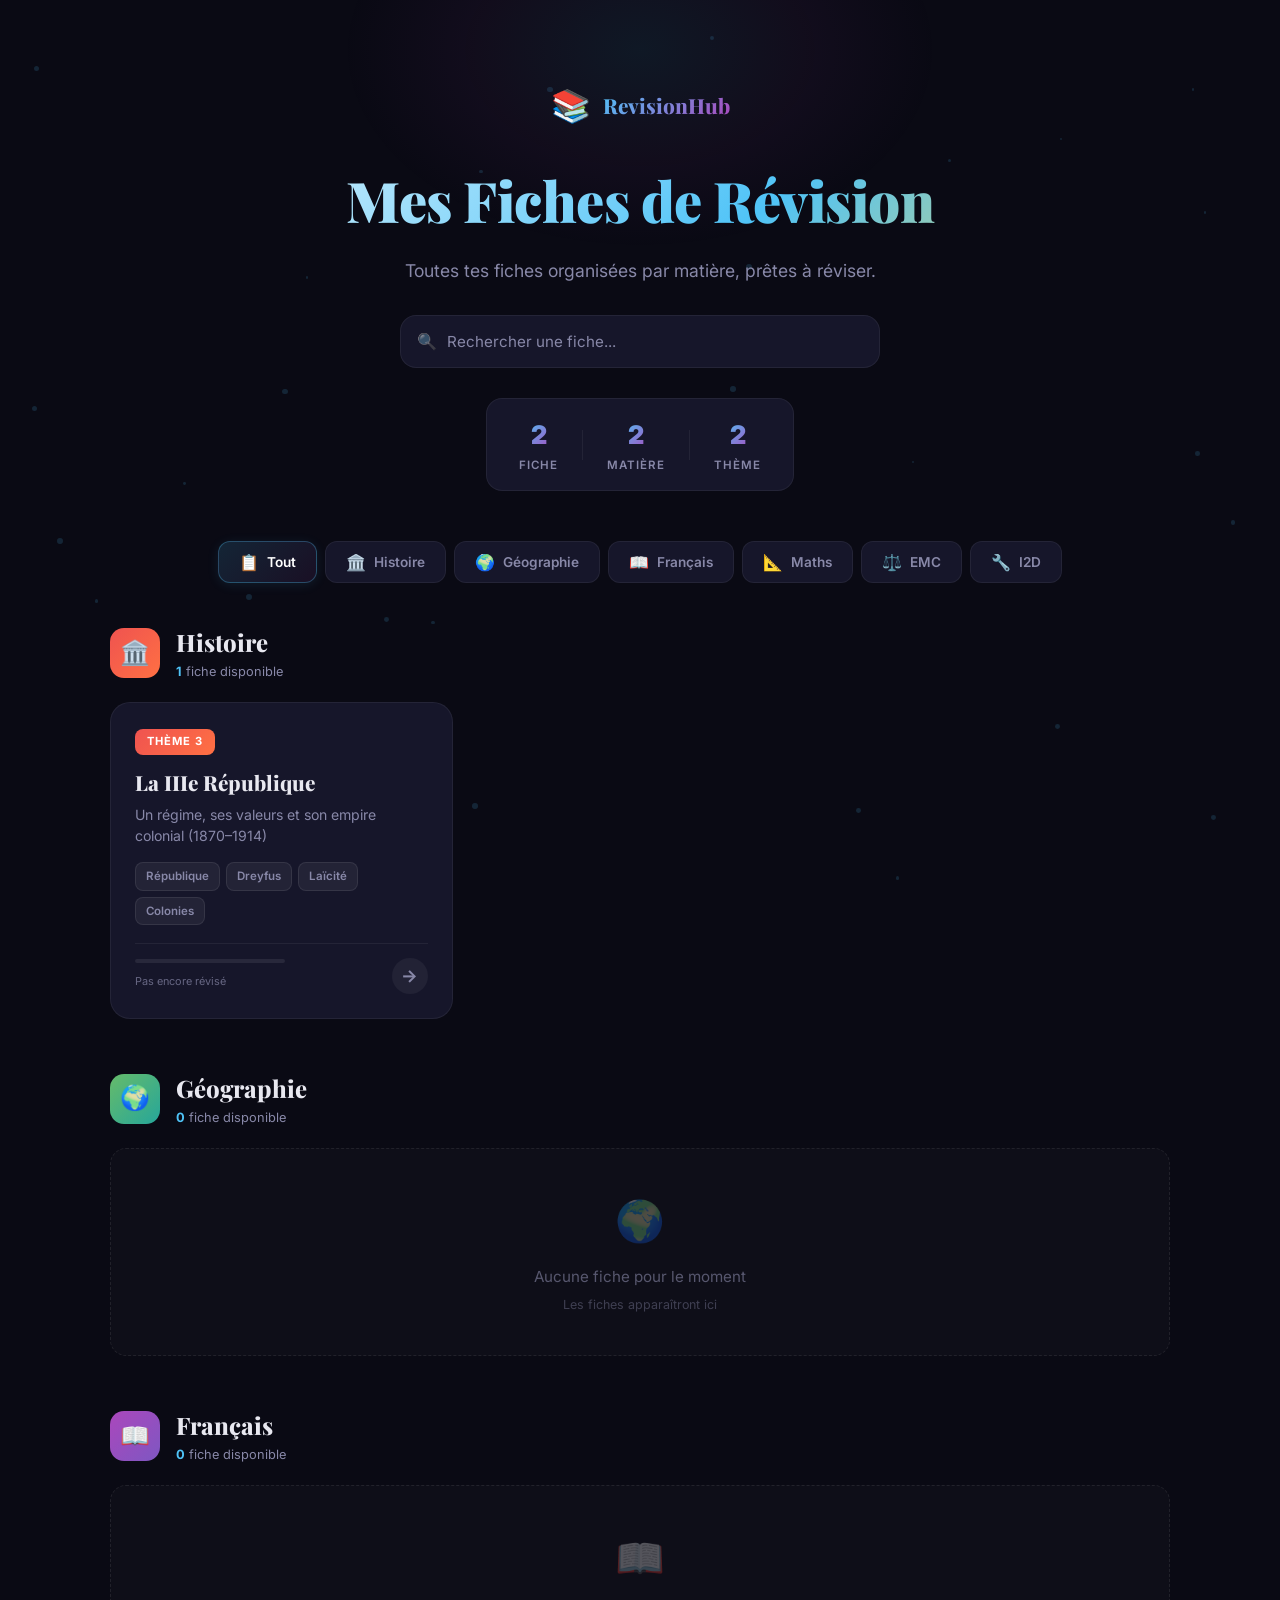
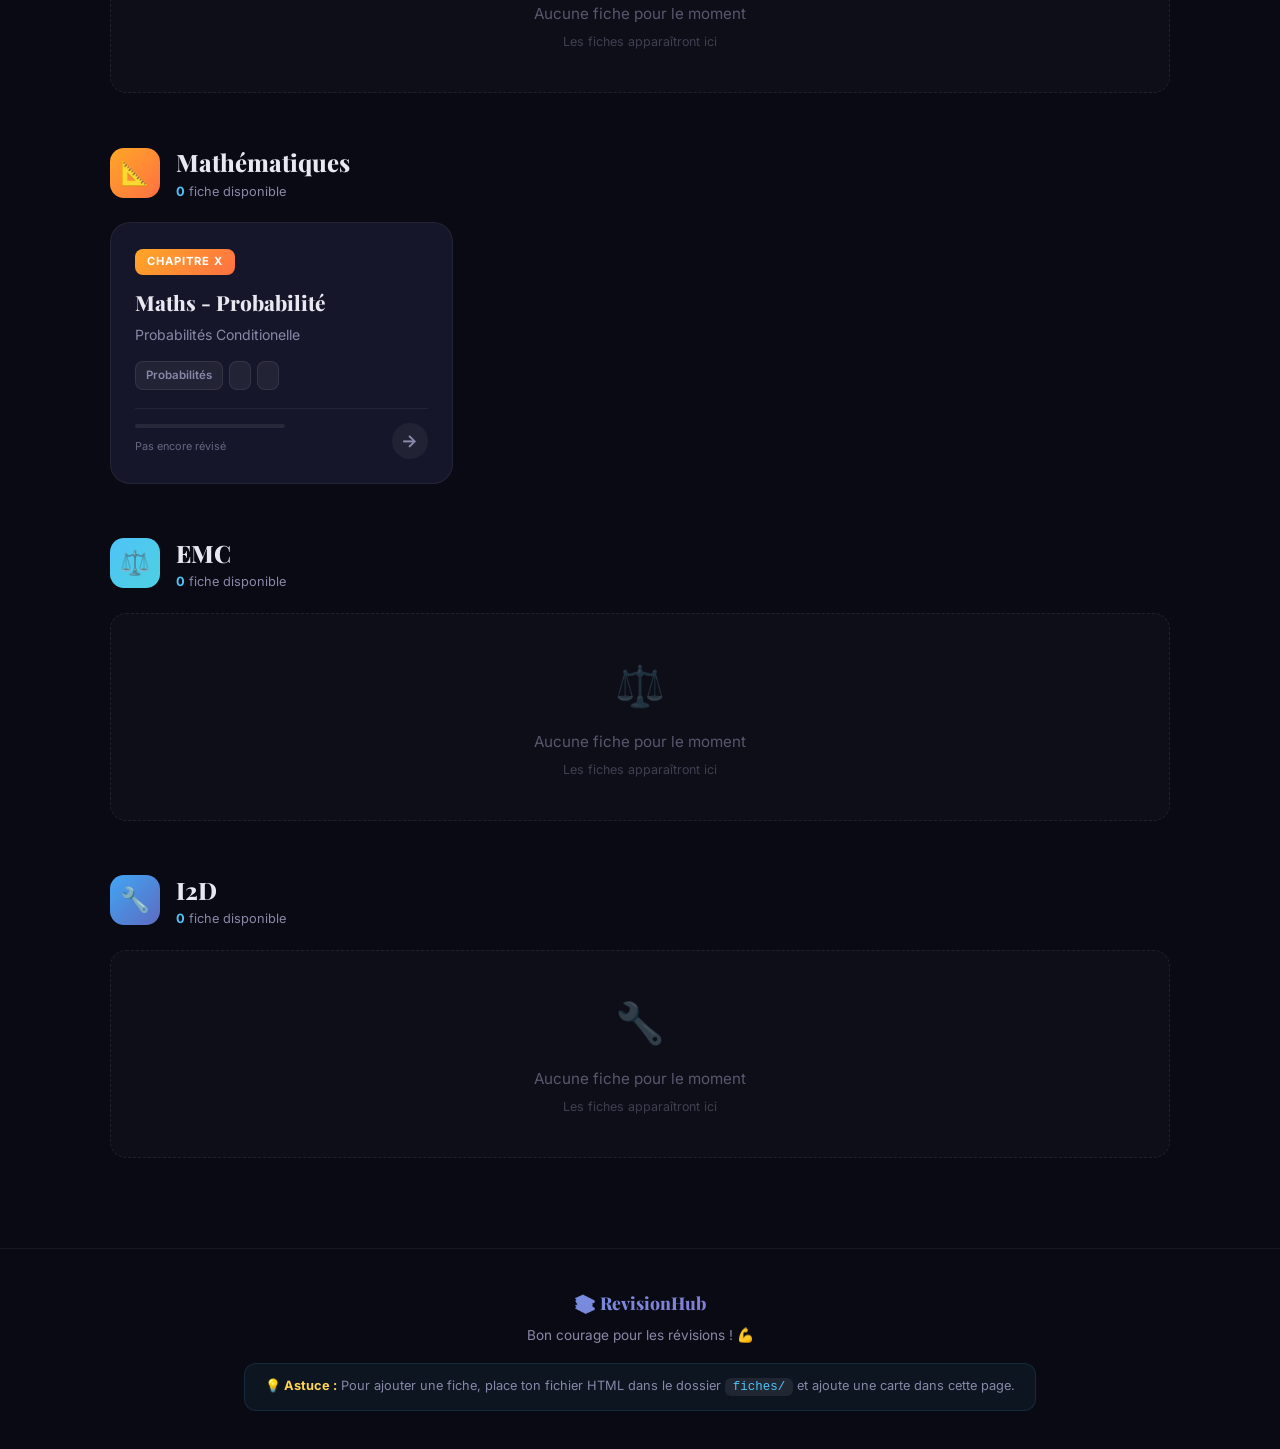
==== index.html @ 4dbbe567 "Update index.html" ====
<!DOCTYPE html>
<html lang="fr">
<head>
    <meta charset="UTF-8">
    <meta name="viewport" content="width=device-width, initial-scale=1.0">
    <title>Mes Fiches de Révision</title>
    <link rel="stylesheet" href="accueil.css">
</head>
<body>

    <!-- Particules animées -->
    <div class="particles" id="particles"></div>

    <!-- ======================== HEADER ======================== -->
    <header class="hero">
        <div class="hero-glow"></div>
        <div class="hero-content">
            <div class="logo">
                <div class="logo-icon">📚</div>
                <span class="logo-text">RevisionHub</span>
            </div>
            <h1>Mes Fiches de Révision</h1>
            <p class="hero-subtitle">Toutes tes fiches organisées par matière, prêtes à réviser.</p>

            <!-- Barre de recherche -->
            <div class="search-bar">
                <span class="search-icon">🔍</span>
                <input type="text" id="searchInput" placeholder="Rechercher une fiche..." oninput="filterCards()">
                <span class="search-clear" id="searchClear" onclick="clearSearch()">✕</span>
            </div>

            <!-- Stats rapides -->
            <div class="hero-stats">
                <div class="hero-stat">
                    <span class="hero-stat-number" id="totalFiches">1</span>
                    <span class="hero-stat-label">Fiche</span>
                </div>
                <div class="hero-stat-divider"></div>
                <div class="hero-stat">
                    <span class="hero-stat-number" id="totalMatieres">1</span>
                    <span class="hero-stat-label">Matière</span>
                </div>
                <div class="hero-stat-divider"></div>
                <div class="hero-stat">
                    <span class="hero-stat-number" id="totalThemes">1</span>
                    <span class="hero-stat-label">Thème</span>
                </div>
            </div>
        </div>
    </header>

    <!-- ======================== FILTRES PAR MATIÈRE ======================== -->
    <nav class="filter-bar">
        <button class="filter-btn active" onclick="filterBySubject('all', this)">
            <span class="filter-icon">📋</span> Tout
        </button>
        <button class="filter-btn" onclick="filterBySubject('histoire', this)">
            <span class="filter-icon">🏛️</span> Histoire
        </button>
        <button class="filter-btn" onclick="filterBySubject('geographie', this)">
            <span class="filter-icon">🌍</span> Géographie
        </button>
        <button class="filter-btn" onclick="filterBySubject('francais', this)">
            <span class="filter-icon">📖</span> Français
        </button>
        <button class="filter-btn" onclick="filterBySubject('maths', this)">
            <span class="filter-icon">📐</span> Maths
        </button>
        <button class="filter-btn" onclick="filterBySubject('emc', this)">
            <span class="filter-icon">⚖️</span> EMC
        </button>
        <button class="filter-btn" onclick="filterBySubject('i2d', this)">
            <span class="filter-icon">🔧</span> I2D
        </button>
    </nav>

    <!-- ======================== GRILLE DES FICHES ======================== -->
    <main class="fiches-container">

        <!-- Message quand aucun résultat -->
        <div class="no-results" id="noResults">
            <div class="no-results-icon">🔍</div>
            <h3>Aucune fiche trouvée</h3>
            <p>Essaie avec d'autres mots-clés ou change de filtre.</p>
        </div>

        <!-- ====== HISTOIRE ====== -->
        <section class="matiere-section" data-subject="histoire" id="section-histoire">
            <div class="matiere-header">
                <div class="matiere-icon" style="background: linear-gradient(135deg, #ef5350, #ff7043);">🏛️</div>
                <div>
                    <h2>Histoire</h2>
                    <p class="matiere-count"><span class="count-number">1</span> fiche disponible</p>
                </div>
            </div>

            <div class="fiches-grid">

                <!-- Fiche 1 : IIIe République -->
                <a href="fiches/histoire-theme3.html" class="fiche-card" data-subject="histoire" data-tags="république coloniale dreyfus laïcité 1870 1905 empire colonial troisième">
    <div class="fiche-card-glow" style="background: radial-gradient(ellipse at top left, rgba(239,83,80,0.08), transparent 70%);"></div>
    <div class="fiche-card-content">
                        <div class="fiche-badge" style="background: linear-gradient(135deg, #ef5350, #ff7043);">Thème 3</div>
                        <h3 class="fiche-title">La IIIe République</h3>
                        <p class="fiche-desc">Un régime, ses valeurs et son empire colonial (1870–1914)</p>
                        <div class="fiche-tags">
                            <span class="tag">République</span>
                            <span class="tag">Dreyfus</span>
                            <span class="tag">Laïcité</span>
                            <span class="tag">Colonies</span>
                        </div>
                        <div class="fiche-footer">
                            <div class="fiche-progress">
                                <div class="progress-track">
                                    <div class="progress-fill" style="width: 0%;"></div>
                                </div>
                                <span class="progress-label">Pas encore révisé</span>
                            </div>
                            <div class="fiche-arrow">→</div>
                        </div>
                    </div>
                </a>

                <!-- ============================================================
                     MODÈLE POUR AJOUTER UNE NOUVELLE FICHE HISTOIRE :
                     
                <a href="fiches/NOM-DU-FICHIER.html" class="fiche-card" data-subject="histoire" data-tags="mots clés">
                    <div class="fiche-card-glow" style="background: linear-gradient(135deg, rgba(239,83,80,0.15), rgba(255,112,67,0.08));"></div>
                    <div class="fiche-card-content">
                        <div class="fiche-badge" style="background: linear-gradient(135deg, #ef5350, #ff7043);">Thème X</div>
                        <h3 class="fiche-title">Titre</h3>
                        <p class="fiche-desc">Description</p>
                        <div class="fiche-tags">
                            <span class="tag">Tag</span>
                        </div>
                        <div class="fiche-footer">
                            <div class="fiche-progress">
                                <div class="progress-track">
                                    <div class="progress-fill" style="width: 0%;"></div>
                                </div>
                                <span class="progress-label">Pas encore révisé</span>
                            </div>
                            <div class="fiche-arrow">→</div>
                        </div>
                    </div>
                </a>
                ============================================================ -->

            </div>
        </section>

        <!-- ====== GÉOGRAPHIE ====== -->
        <section class="matiere-section" data-subject="geographie" id="section-geographie">
            <div class="matiere-header">
                <div class="matiere-icon" style="background: linear-gradient(135deg, #66bb6a, #26a69a);">🌍</div>
                <div>
                    <h2>Géographie</h2>
                    <p class="matiere-count"><span class="count-number">0</span> fiche disponible</p>
                </div>
            </div>
            <div class="fiches-grid">
                <div class="empty-state">
                    <div class="empty-icon">🌍</div>
                    <p>Aucune fiche pour le moment</p>
                    <span class="empty-hint">Les fiches apparaîtront ici</span>
                </div>
            </div>
        </section>

        <!-- ====== FRANÇAIS ====== -->
        <section class="matiere-section" data-subject="francais" id="section-francais">
            <div class="matiere-header">
                <div class="matiere-icon" style="background: linear-gradient(135deg, #ab47bc, #7e57c2);">📖</div>
                <div>
                    <h2>Français</h2>
                    <p class="matiere-count"><span class="count-number">0</span> fiche disponible</p>
                </div>
            </div>
            <div class="fiches-grid">
                <div class="empty-state">
                    <div class="empty-icon">📖</div>
                    <p>Aucune fiche pour le moment</p>
                    <span class="empty-hint">Les fiches apparaîtront ici</span>
                </div>
            </div>
        </section>

        <!-- ====== MATHS ====== -->
        <section class="matiere-section" data-subject="maths" id="section-maths">
            <div class="matiere-header">
                <div class="matiere-icon" style="background: linear-gradient(135deg, #ffa726, #ff7043);">📐</div>
                <div>
                    <h2>Mathématiques</h2>
                    <p class="matiere-count"><span class="count-number">0</span> fiche disponible</p>
                </div>
            </div>
            <div class="fiches-grid">
                <a href="fiches/Math_proba.html" class="fiche-card" data-subject="maths" data-tags="Tronc commun">
                    <div class="fiche-card-glow" style="background: radial-gradient(ellipse at top left, rgba(255,167,38,0.08), transparent 70%);"></div>
                    <div class="fiche-card-content">
                        <div class="fiche-badge" style="background: linear-gradient(135deg, #ffa726, #ff7043);">Chapitre X</div>
                        <h3 class="fiche-title">Maths - Probabilité</h3>
                        <p class="fiche-desc">Probabilités Conditionelle</p>
                        <div class="fiche-tags">
                            <span class="tag">Probabilités</span>
                            <span class="tag"></span>
                            <span class="tag"></span>
                        </div>
                        <div class="fiche-footer">
                            <div class="fiche-progress">
                                <div class="progress-track">
                                    <div class="progress-fill" style="width: 0%;"></div>
                                </div>
                                <span class="progress-label">Pas encore révisé</span>
                            </div>
                            <div class="fiche-arrow">→</div>
                        </div>
                    </div>
                </a>
            </div>
        </section>

        <!-- ====== EMC ====== -->
        <section class="matiere-section" data-subject="emc" id="section-emc">
            <div class="matiere-header">
                <div class="matiere-icon" style="background: linear-gradient(135deg, #4fc3f7, #4dd0e1);">⚖️</div>
                <div>
                    <h2>EMC</h2>
                    <p class="matiere-count"><span class="count-number">0</span> fiche disponible</p>
                </div>
            </div>
            <div class="fiches-grid">
                <div class="empty-state">
                    <div class="empty-icon">⚖️</div>
                    <p>Aucune fiche pour le moment</p>
                    <span class="empty-hint">Les fiches apparaîtront ici</span>
                </div>
            </div>
        </section>

        <!-- ====== I2D ====== -->
        <section class="matiere-section" data-subject="i2d" id="section-i2d">
            <div class="matiere-header">
                <div class="matiere-icon" style="background: linear-gradient(135deg, #42a5f5, #5c6bc0);">🔧</div>
                <div>
                    <h2>I2D</h2>
                    <p class="matiere-count"><span class="count-number">0</span> fiche disponible</p>
                </div>
            </div>
            <div class="fiches-grid">
                <div class="empty-state">
                    <div class="empty-icon">🔧</div>
                    <p>Aucune fiche pour le moment</p>
                    <span class="empty-hint">Les fiches apparaîtront ici</span>
                </div>

                <!-- ============================================================
                     MODÈLE POUR AJOUTER UNE FICHE I2D :
                     
                <a href="fiches/NOM-DU-FICHIER.html" class="fiche-card" data-subject="i2d" data-tags="mots clés">
                    <div class="fiche-card-glow" style="background: linear-gradient(135deg, rgba(66,165,245,0.15), rgba(92,107,192,0.08));"></div>
                    <div class="fiche-card-content">
                        <div class="fiche-badge" style="background: linear-gradient(135deg, #42a5f5, #5c6bc0);">Chapitre X</div>
                        <h3 class="fiche-title">Titre</h3>
                        <p class="fiche-desc">Description</p>
                        <div class="fiche-tags">
                            <span class="tag">Tag</span>
                        </div>
                        <div class="fiche-footer">
                            <div class="fiche-progress">
                                <div class="progress-track">
                                    <div class="progress-fill" style="width: 0%;"></div>
                                </div>
                                <span class="progress-label">Pas encore révisé</span>
                            </div>
                            <div class="fiche-arrow">→</div>
                        </div>
                    </div>
                </a>
                ============================================================ -->

            </div>
        </section>

    </main>

    <!-- ======================== FOOTER ======================== -->
    <footer class="footer">
        <div class="footer-content">
            <div class="footer-logo">📚 RevisionHub</div>
            <p>Bon courage pour les révisions ! 💪</p>
            <div class="footer-tip">
                <strong>💡 Astuce :</strong> Pour ajouter une fiche, place ton fichier HTML dans le dossier <code>fiches/</code> et ajoute une carte dans cette page.
            </div>
        </div>
    </footer>

    <!-- ======================== JAVASCRIPT ======================== -->
    <script>
        // ===== PARTICULES D'ARRIÈRE-PLAN =====
        function createParticles() {
            const container = document.getElementById('particles');
            for (let i = 0; i < 30; i++) {
                const particle = document.createElement('div');
                particle.className = 'particle';
                particle.style.left = Math.random() * 100 + '%';
                particle.style.top = Math.random() * 100 + '%';
                particle.style.width = (Math.random() * 4 + 2) + 'px';
                particle.style.height = particle.style.width;
                particle.style.animationDelay = Math.random() * 8 + 's';
                particle.style.animationDuration = (Math.random() * 10 + 10) + 's';
                container.appendChild(particle);
            }
        }
        createParticles();

        // ===== FILTRER PAR MATIÈRE =====
        function filterBySubject(subject, btn) {
            document.querySelectorAll('.filter-btn').forEach(b => b.classList.remove('active'));
            btn.classList.add('active');

            const sections = document.querySelectorAll('.matiere-section');
            sections.forEach(section => {
                if (subject === 'all' || section.dataset.subject === subject) {
                    section.style.display = '';
                    section.style.animation = 'fadeUp 0.4s ease-out';
                } else {
                    section.style.display = 'none';
                }
            });

            checkNoResults();
        }

        // ===== RECHERCHE =====
        function filterCards() {
            const query = document.getElementById('searchInput').value.toLowerCase().trim();
            const clearBtn = document.getElementById('searchClear');
            clearBtn.style.display = query ? 'flex' : 'none';

            const cards = document.querySelectorAll('.fiche-card');
            const sections = document.querySelectorAll('.matiere-section');

            if (!query) {
                cards.forEach(card => {
                    card.style.display = '';
                    card.style.animation = 'fadeUp 0.3s ease-out';
                });
                sections.forEach(s => s.style.display = '');
                checkNoResults();
                return;
            }

            cards.forEach(card => {
                const title = card.querySelector('.fiche-title').textContent.toLowerCase();
                const desc = card.querySelector('.fiche-desc').textContent.toLowerCase();
                const tags = card.dataset.tags?.toLowerCase() || '';
                const match = title.includes(query) || desc.includes(query) || tags.includes(query);
                card.style.display = match ? '' : 'none';
                if (match) card.style.animation = 'fadeUp 0.3s ease-out';
            });

            sections.forEach(section => {
                const allCards = section.querySelectorAll('.fiche-card');
                let count = 0;
                allCards.forEach(c => { if (c.style.display !== 'none') count++; });
                section.style.display = count > 0 ? '' : 'none';
            });

            checkNoResults();
        }

        function clearSearch() {
            document.getElementById('searchInput').value = '';
            document.getElementById('searchClear').style.display = 'none';
            filterCards();
        }

        function checkNoResults() {
            const sections = document.querySelectorAll('.matiere-section');
            let anyVisible = false;
            sections.forEach(s => {
                if (s.style.display !== 'none') {
                    const cards = s.querySelectorAll('.fiche-card');
                    cards.forEach(c => {
                        if (c.style.display !== 'none') anyVisible = true;
                    });
                    if (cards.length === 0 && s.style.display !== 'none') anyVisible = true;
                }
            });
            document.getElementById('noResults').style.display = anyVisible ? 'none' : 'flex';
        }

        // ===== COMPTEURS =====
        function updateCounts() {
            const allCards = document.querySelectorAll('.fiche-card');
            document.getElementById('totalFiches').textContent = allCards.length;

            const subjects = new Set();
            allCards.forEach(c => subjects.add(c.dataset.subject));
            document.getElementById('totalMatieres').textContent = subjects.size;
            document.getElementById('totalThemes').textContent = allCards.length;
        }
        updateCounts();
    </script>

</body>
</html>
---- accueil.css ----
@import url('https://fonts.googleapis.com/css2?family=Inter:wght@400;500;600;700;800;900&family=Playfair+Display:wght@700;800;900&display=swap');

:root {
    --bg: #0a0a14;
    --bg-secondary: #111122;
    --card-bg: #16162a;
    --card-hover: #1e1e3a;
    --accent-blue: #4fc3f7;
    --accent-red: #ef5350;
    --accent-gold: #ffd54f;
    --accent-green: #66bb6a;
    --accent-purple: #ab47bc;
    --accent-orange: #ffa726;
    --text: #e8e8f0;
    --text-muted: #8888a8;
    --border: rgba(255,255,255,0.06);
    --border-hover: rgba(255,255,255,0.12);
}

* {
    margin: 0;
    padding: 0;
    box-sizing: border-box;
}

body {
    font-family: 'Inter', sans-serif;
    background: var(--bg);
    color: var(--text);
    line-height: 1.6;
    overflow-x: hidden;
    min-height: 100vh;
}

a {
    text-decoration: none;
    color: inherit;
}

/* ============ PARTICULES ============ */
.particles {
    position: fixed;
    top: 0;
    left: 0;
    width: 100%;
    height: 100%;
    pointer-events: none;
    z-index: 0;
    overflow: hidden;
}

.particle {
    position: absolute;
    background: rgba(79, 195, 247, 0.15);
    border-radius: 50%;
    animation: particleFloat linear infinite;
}

@keyframes particleFloat {
    0% {
        transform: translateY(0) translateX(0) scale(1);
        opacity: 0;
    }
    10% {
        opacity: 1;
    }
    90% {
        opacity: 1;
    }
    100% {
        transform: translateY(-100vh) translateX(50px) scale(0.5);
        opacity: 0;
    }
}

/* ============ HERO ============ */
.hero {
    position: relative;
    text-align: center;
    padding: 80px 20px 50px;
    overflow: hidden;
    z-index: 1;
}

.hero-glow {
    position: absolute;
    top: -150px;
    left: 50%;
    transform: translateX(-50%);
    width: 600px;
    height: 400px;
    background: radial-gradient(ellipse, rgba(79,195,247,0.08) 0%, rgba(171,71,188,0.05) 40%, transparent 70%);
    pointer-events: none;
}

.hero-content {
    position: relative;
    z-index: 2;
}

.logo {
    display: inline-flex;
    align-items: center;
    gap: 12px;
    margin-bottom: 24px;
}

.logo-icon {
    font-size: 2rem;
    animation: logoFloat 3s ease-in-out infinite;
}

@keyframes logoFloat {
    0%, 100% { transform: translateY(0); }
    50% { transform: translateY(-6px); }
}

.logo-text {
    font-family: 'Playfair Display', serif;
    font-size: 1.3rem;
    font-weight: 800;
    background: linear-gradient(135deg, var(--accent-blue), var(--accent-purple));
    -webkit-background-clip: text;
    -webkit-text-fill-color: transparent;
    background-clip: text;
}

.hero h1 {
    font-family: 'Playfair Display', serif;
    font-size: clamp(2.2rem, 5vw, 3.5rem);
    font-weight: 900;
    background: linear-gradient(135deg, #ffffff 0%, var(--accent-blue) 60%, var(--accent-gold) 100%);
    -webkit-background-clip: text;
    -webkit-text-fill-color: transparent;
    background-clip: text;
    margin-bottom: 12px;
    letter-spacing: -0.5px;
}

.hero-subtitle {
    color: var(--text-muted);
    font-size: 1.1rem;
    max-width: 500px;
    margin: 0 auto 30px;
}

/* ============ SEARCH BAR ============ */
.search-bar {
    display: flex;
    align-items: center;
    max-width: 480px;
    margin: 0 auto 30px;
    background: var(--card-bg);
    border: 1px solid var(--border);
    border-radius: 16px;
    padding: 4px 16px;
    transition: all 0.3s;
}

.search-bar:focus-within {
    border-color: rgba(79,195,247,0.4);
    box-shadow: 0 0 20px rgba(79,195,247,0.08);
}

.search-icon {
    font-size: 1rem;
    margin-right: 10px;
    opacity: 0.5;
}

.search-bar input {
    flex: 1;
    background: none;
    border: none;
    color: var(--text);
    font-size: 0.95rem;
    padding: 12px 0;
    outline: none;
    font-family: 'Inter', sans-serif;
}

.search-bar input::placeholder {
    color: var(--text-muted);
}

.search-clear {
    display: none;
    align-items: center;
    justify-content: center;
    width: 24px;
    height: 24px;
    border-radius: 50%;
    background: rgba(255,255,255,0.1);
    color: var(--text-muted);
    font-size: 0.7rem;
    cursor: pointer;
    transition: all 0.2s;
}

.search-clear:hover {
    background: rgba(239,83,80,0.3);
    color: #fff;
}

/* ============ HERO STATS ============ */
.hero-stats {
    display: inline-flex;
    align-items: center;
    gap: 24px;
    background: var(--card-bg);
    border: 1px solid var(--border);
    border-radius: 16px;
    padding: 16px 32px;
}

.hero-stat {
    display: flex;
    flex-direction: column;
    align-items: center;
}

.hero-stat-number {
    font-size: 1.6rem;
    font-weight: 900;
    background: linear-gradient(135deg, var(--accent-blue), var(--accent-purple));
    -webkit-background-clip: text;
    -webkit-text-fill-color: transparent;
    background-clip: text;
}

.hero-stat-label {
    font-size: 0.72rem;
    color: var(--text-muted);
    text-transform: uppercase;
    letter-spacing: 1px;
    font-weight: 600;
}

.hero-stat-divider {
    width: 1px;
    height: 30px;
    background: var(--border);
}

/* ============ FILTER BAR ============ */
.filter-bar {
    display: flex;
    justify-content: center;
    flex-wrap: wrap;
    gap: 8px;
    padding: 0 20px 40px;
    position: relative;
    z-index: 1;
}

.filter-btn {
    display: flex;
    align-items: center;
    gap: 8px;
    background: var(--card-bg);
    border: 1px solid var(--border);
    color: var(--text-muted);
    padding: 10px 20px;
    border-radius: 12px;
    font-size: 0.85rem;
    font-weight: 600;
    cursor: pointer;
    transition: all 0.3s;
    font-family: 'Inter', sans-serif;
}

.filter-btn:hover {
    color: #fff;
    border-color: var(--border-hover);
    background: var(--card-hover);
    transform: translateY(-1px);
}

.filter-btn.active {
    color: #fff;
    background: linear-gradient(135deg, rgba(79,195,247,0.15), rgba(171,71,188,0.1));
    border-color: rgba(79,195,247,0.3);
    box-shadow: 0 2px 12px rgba(79,195,247,0.1);
}

.filter-icon {
    font-size: 1rem;
}

/* ============ FICHES CONTAINER ============ */
.fiches-container {
    max-width: 1100px;
    margin: 0 auto;
    padding: 0 20px 40px;
    position: relative;
    z-index: 1;
}

/* ============ NO RESULTS ============ */
.no-results {
    display: none;
    flex-direction: column;
    align-items: center;
    justify-content: center;
    padding: 60px 20px;
    text-align: center;
}

.no-results-icon {
    font-size: 3rem;
    margin-bottom: 16px;
    opacity: 0.5;
}

.no-results h3 {
    color: var(--text-muted);
    font-size: 1.2rem;
    margin-bottom: 8px;
}

.no-results p {
    color: var(--text-muted);
    opacity: 0.6;
    font-size: 0.9rem;
}

/* ============ MATIERE SECTION ============ */
.matiere-section {
    margin-bottom: 50px;
    animation: fadeUp 0.5s ease-out;
}

@keyframes fadeUp {
    from { opacity: 0; transform: translateY(20px); }
    to { opacity: 1; transform: translateY(0); }
}

.matiere-header {
    display: flex;
    align-items: center;
    gap: 16px;
    margin-bottom: 20px;
}

.matiere-icon {
    width: 50px;
    height: 50px;
    border-radius: 14px;
    display: flex;
    align-items: center;
    justify-content: center;
    font-size: 1.5rem;
    flex-shrink: 0;
}

.matiere-header h2 {
    font-family: 'Playfair Display', serif;
    font-size: 1.5rem;
    font-weight: 800;
}

.matiere-count {
    font-size: 0.8rem;
    color: var(--text-muted);
}

.count-number {
    font-weight: 700;
    color: var(--accent-blue);
}

/* ============ FICHES GRID ============ */
.fiches-grid {
    display: grid;
    grid-template-columns: repeat(auto-fill, minmax(320px, 1fr));
    gap: 16px;
}

/* ============ FICHE CARD ============ */
.fiche-card {
    position: relative;
    background: var(--card-bg);
    border: 1px solid var(--border);
    border-radius: 20px;
    overflow: hidden;
    transition: all 0.4s cubic-bezier(0.4, 0, 0.2, 1);
    cursor: pointer;
    display: block;
}

.fiche-card:hover {
    border-color: var(--border-hover);
    transform: translateY(-4px);
    box-shadow: 0 12px 40px rgba(0,0,0,0.4);
}

.fiche-card-glow {
    position: absolute;
    top: 0;
    left: 0;
    right: 0;
    height: 100%;
    opacity: 0;
    transition: opacity 0.4s;
    pointer-events: none;
}

.fiche-card:hover .fiche-card-glow {
    opacity: 0.4;
}

.fiche-card-content {
    position: relative;
    z-index: 2;
    padding: 24px;
}

.fiche-badge {
    display: inline-block;
    color: #fff;
    font-size: 0.7rem;
    font-weight: 700;
    letter-spacing: 1px;
    text-transform: uppercase;
    padding: 4px 12px;
    border-radius: 8px;
    margin-bottom: 14px;
}

.fiche-title {
    font-family: 'Playfair Display', serif;
    font-size: 1.3rem;
    font-weight: 800;
    margin-bottom: 8px;
    line-height: 1.3;
}

.fiche-desc {
    color: var(--text-muted);
    font-size: 0.88rem;
    margin-bottom: 16px;
    line-height: 1.5;
}

/* Tags */
.fiche-tags {
    display: flex;
    flex-wrap: wrap;
    gap: 6px;
    margin-bottom: 18px;
}

.tag {
    background: rgba(255,255,255,0.06);
    border: 1px solid rgba(255,255,255,0.08);
    color: var(--text-muted);
    font-size: 0.72rem;
    font-weight: 600;
    padding: 4px 10px;
    border-radius: 8px;
    transition: all 0.2s;
}

.fiche-card:hover .tag {
    background: rgba(79,195,247,0.08);
    border-color: rgba(79,195,247,0.15);
    color: var(--accent-blue);
}

/* Footer de la card */
.fiche-footer {
    display: flex;
    align-items: center;
    justify-content: space-between;
    padding-top: 14px;
    border-top: 1px solid var(--border);
}

.fiche-progress {
    flex: 1;
}

.progress-track {
    width: 100%;
    max-width: 150px;
    height: 4px;
    background: rgba(255,255,255,0.08);
    border-radius: 4px;
    overflow: hidden;
    margin-bottom: 4px;
}

.progress-fill {
    height: 100%;
    background: linear-gradient(90deg, var(--accent-blue), var(--accent-purple));
    border-radius: 4px;
    transition: width 0.5s;
}

.progress-label {
    font-size: 0.68rem;
    color: var(--text-muted);
    opacity: 0.7;
}

.fiche-arrow {
    width: 36px;
    height: 36px;
    border-radius: 50%;
    background: rgba(255,255,255,0.05);
    display: flex;
    align-items: center;
    justify-content: center;
    font-size: 1.1rem;
    font-weight: 700;
    color: var(--text-muted);
    transition: all 0.3s;
}

.fiche-card:hover .fiche-arrow {
    background: var(--accent-blue);
    color: #000;
    transform: translateX(4px);
}

/* ============ EMPTY STATE ============ */
.empty-state {
    grid-column: 1 / -1;
    text-align: center;
    padding: 40px 20px;
    background: rgba(255,255,255,0.02);
    border: 1px dashed rgba(255,255,255,0.08);
    border-radius: 16px;
}

.empty-icon {
    font-size: 2.5rem;
    margin-bottom: 12px;
    opacity: 0.3;
}

.empty-state p {
    color: var(--text-muted);
    font-size: 0.95rem;
    opacity: 0.6;
}

.empty-hint {
    display: block;
    color: var(--text-muted);
    font-size: 0.78rem;
    opacity: 0.4;
    margin-top: 6px;
}

/* ============ FOOTER ============ */
.footer {
    text-align: center;
    padding: 40px 20px;
    border-top: 1px solid var(--border);
    position: relative;
    z-index: 1;
}

.footer-logo {
    font-family: 'Playfair Display', serif;
    font-size: 1.1rem;
    font-weight: 800;
    margin-bottom: 8px;
    background: linear-gradient(135deg, var(--accent-blue), var(--accent-purple));
    -webkit-background-clip: text;
    -webkit-text-fill-color: transparent;
    background-clip: text;
}

.footer p {
    color: var(--text-muted);
    font-size: 0.85rem;
    margin-bottom: 16px;
}

.footer-tip {
    display: inline-block;
    background: rgba(79,195,247,0.06);
    border: 1px solid rgba(79,195,247,0.12);
    border-radius: 12px;
    padding: 12px 20px;
    font-size: 0.8rem;
    color: var(--text-muted);
}

.footer-tip strong {
    color: var(--accent-gold);
}

.footer-tip code {
    background: rgba(255,255,255,0.08);
    padding: 2px 8px;
    border-radius: 6px;
    font-size: 0.78rem;
    color: var(--accent-blue);
}

/* ============ SCROLLBAR ============ */
::-webkit-scrollbar {
    width: 6px;
}

::-webkit-scrollbar-track {
    background: var(--bg);
}

::-webkit-scrollbar-thumb {
    background: rgba(255,255,255,0.1);
    border-radius: 3px;
}

/* ============ RESPONSIVE ============ */
@media (max-width: 600px) {
    .hero {
        padding: 50px 16px 30px;
    }

    .hero h1 {
        font-size: 2rem;
    }

    .hero-stats {
        padding: 12px 20px;
        gap: 16px;
    }

    .hero-stat-number {
        font-size: 1.3rem;
    }

    .fiches-grid {
        grid-template-columns: 1fr;
    }

    .filter-bar {
        gap: 6px;
    }

    .filter-btn {
        padding: 8px 14px;
        font-size: 0.8rem;
    }
}
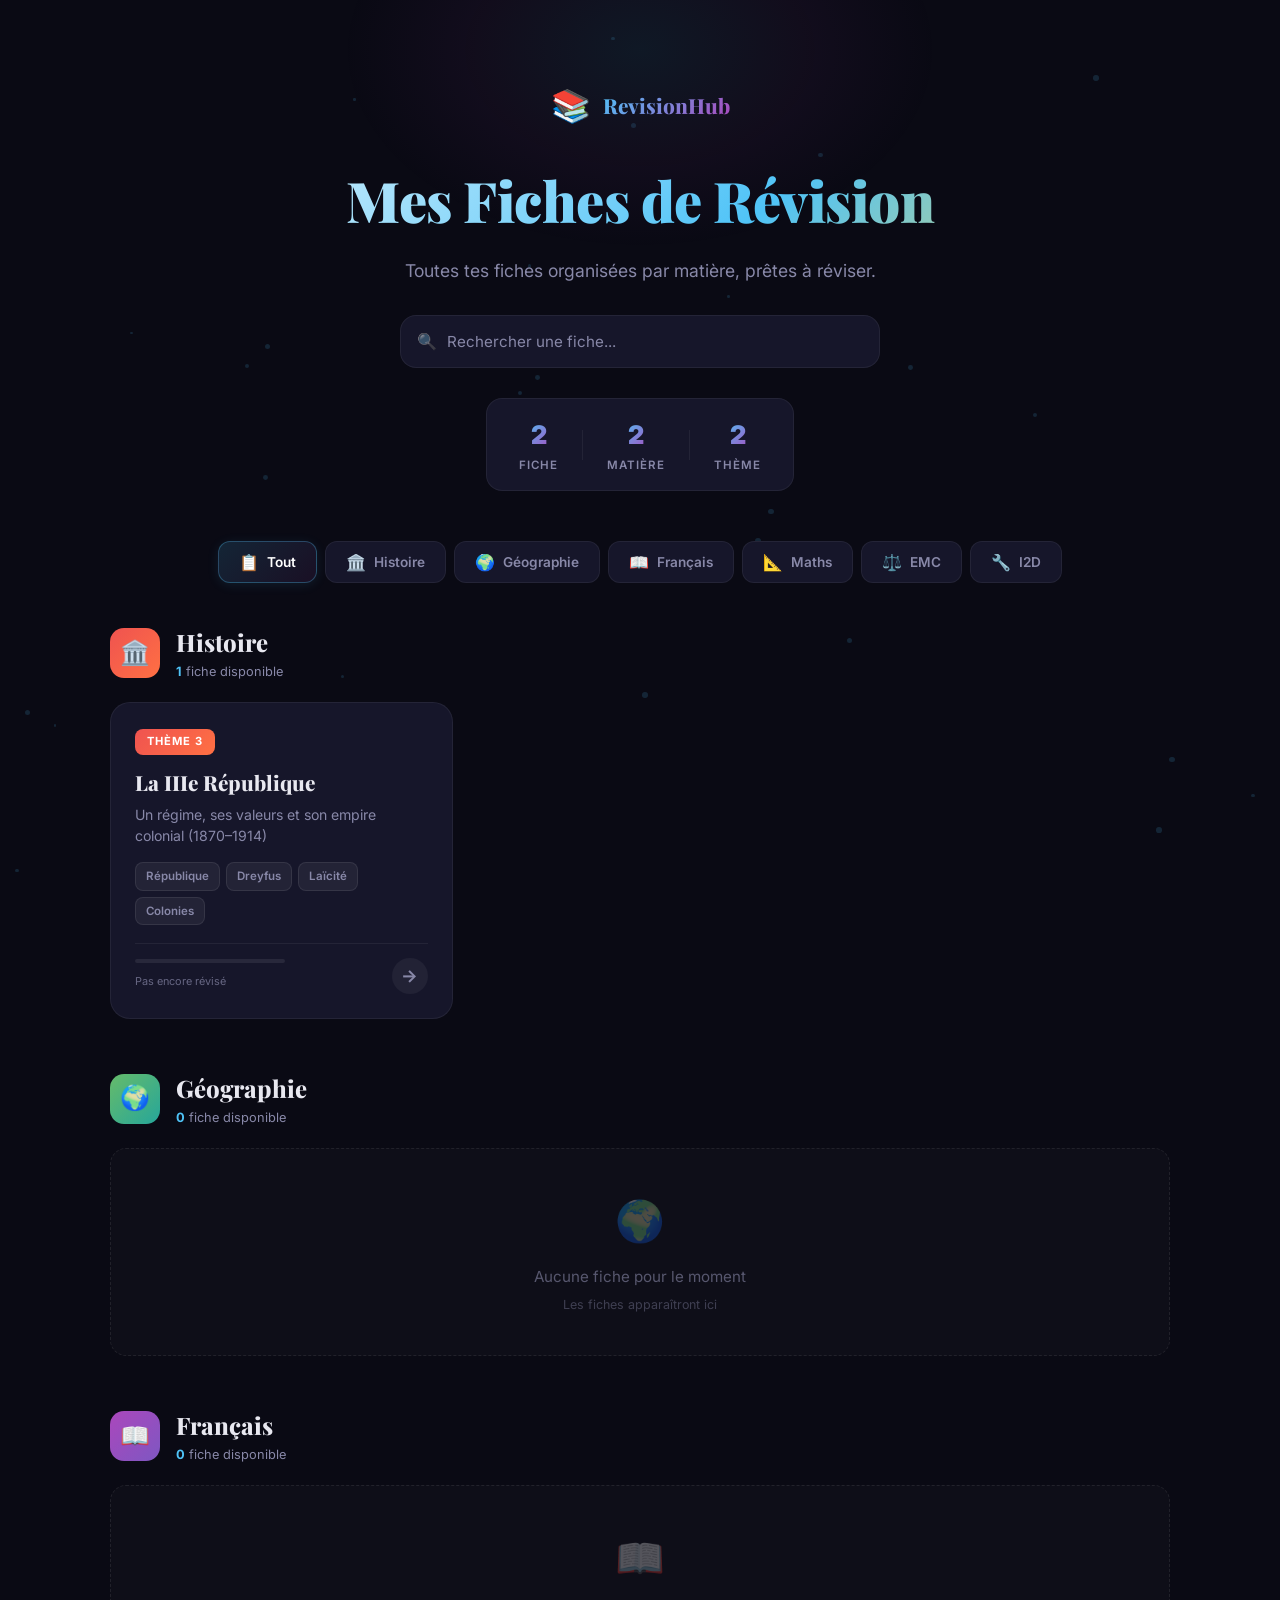
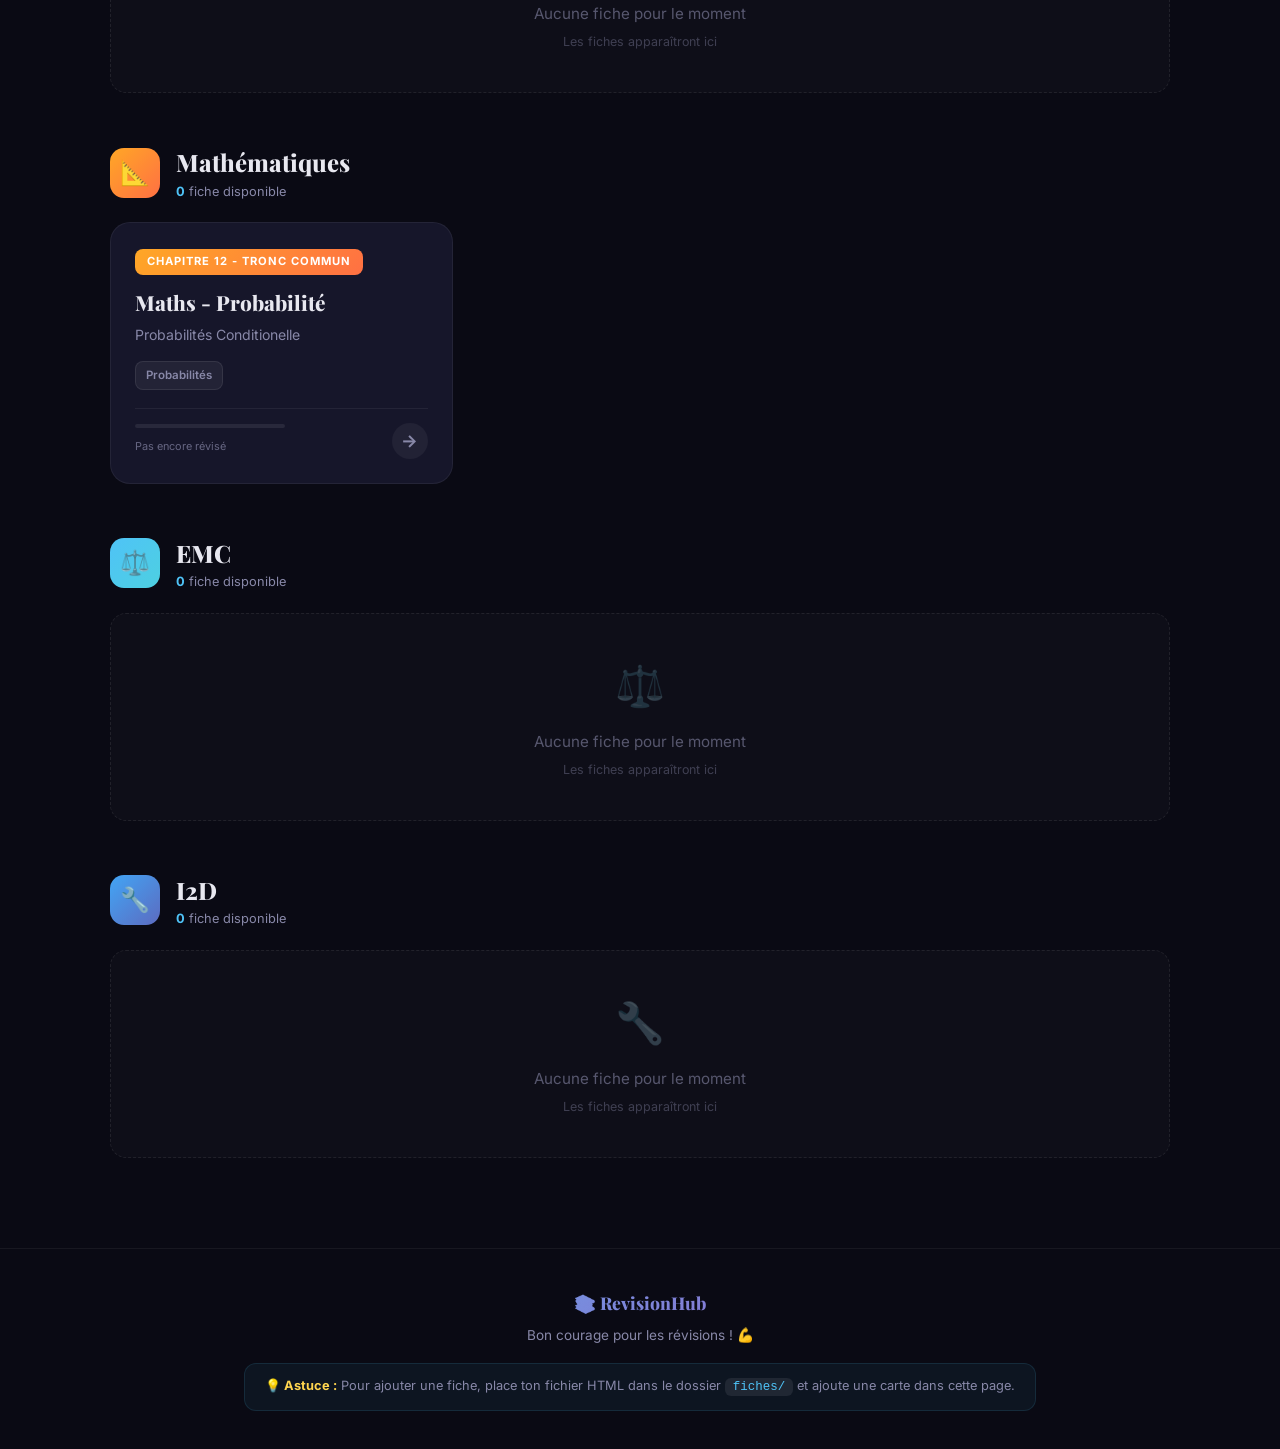
==== commit 578ecd6a: "Update index.html" ====
--- a/index.html
+++ b/index.html
@@ -198,13 +198,11 @@
                 <a href="fiches/Math_proba.html" class="fiche-card" data-subject="maths" data-tags="Tronc commun">
                     <div class="fiche-card-glow" style="background: radial-gradient(ellipse at top left, rgba(255,167,38,0.08), transparent 70%);"></div>
                     <div class="fiche-card-content">
-                        <div class="fiche-badge" style="background: linear-gradient(135deg, #ffa726, #ff7043);">Chapitre X</div>
+                        <div class="fiche-badge" style="background: linear-gradient(135deg, #ffa726, #ff7043);">Chapitre 12 - tronc commun</div>
                         <h3 class="fiche-title">Maths - Probabilité</h3>
                         <p class="fiche-desc">Probabilités Conditionelle</p>
                         <div class="fiche-tags">
                             <span class="tag">Probabilités</span>
-                            <span class="tag"></span>
-                            <span class="tag"></span>
                         </div>
                         <div class="fiche-footer">
                             <div class="fiche-progress">
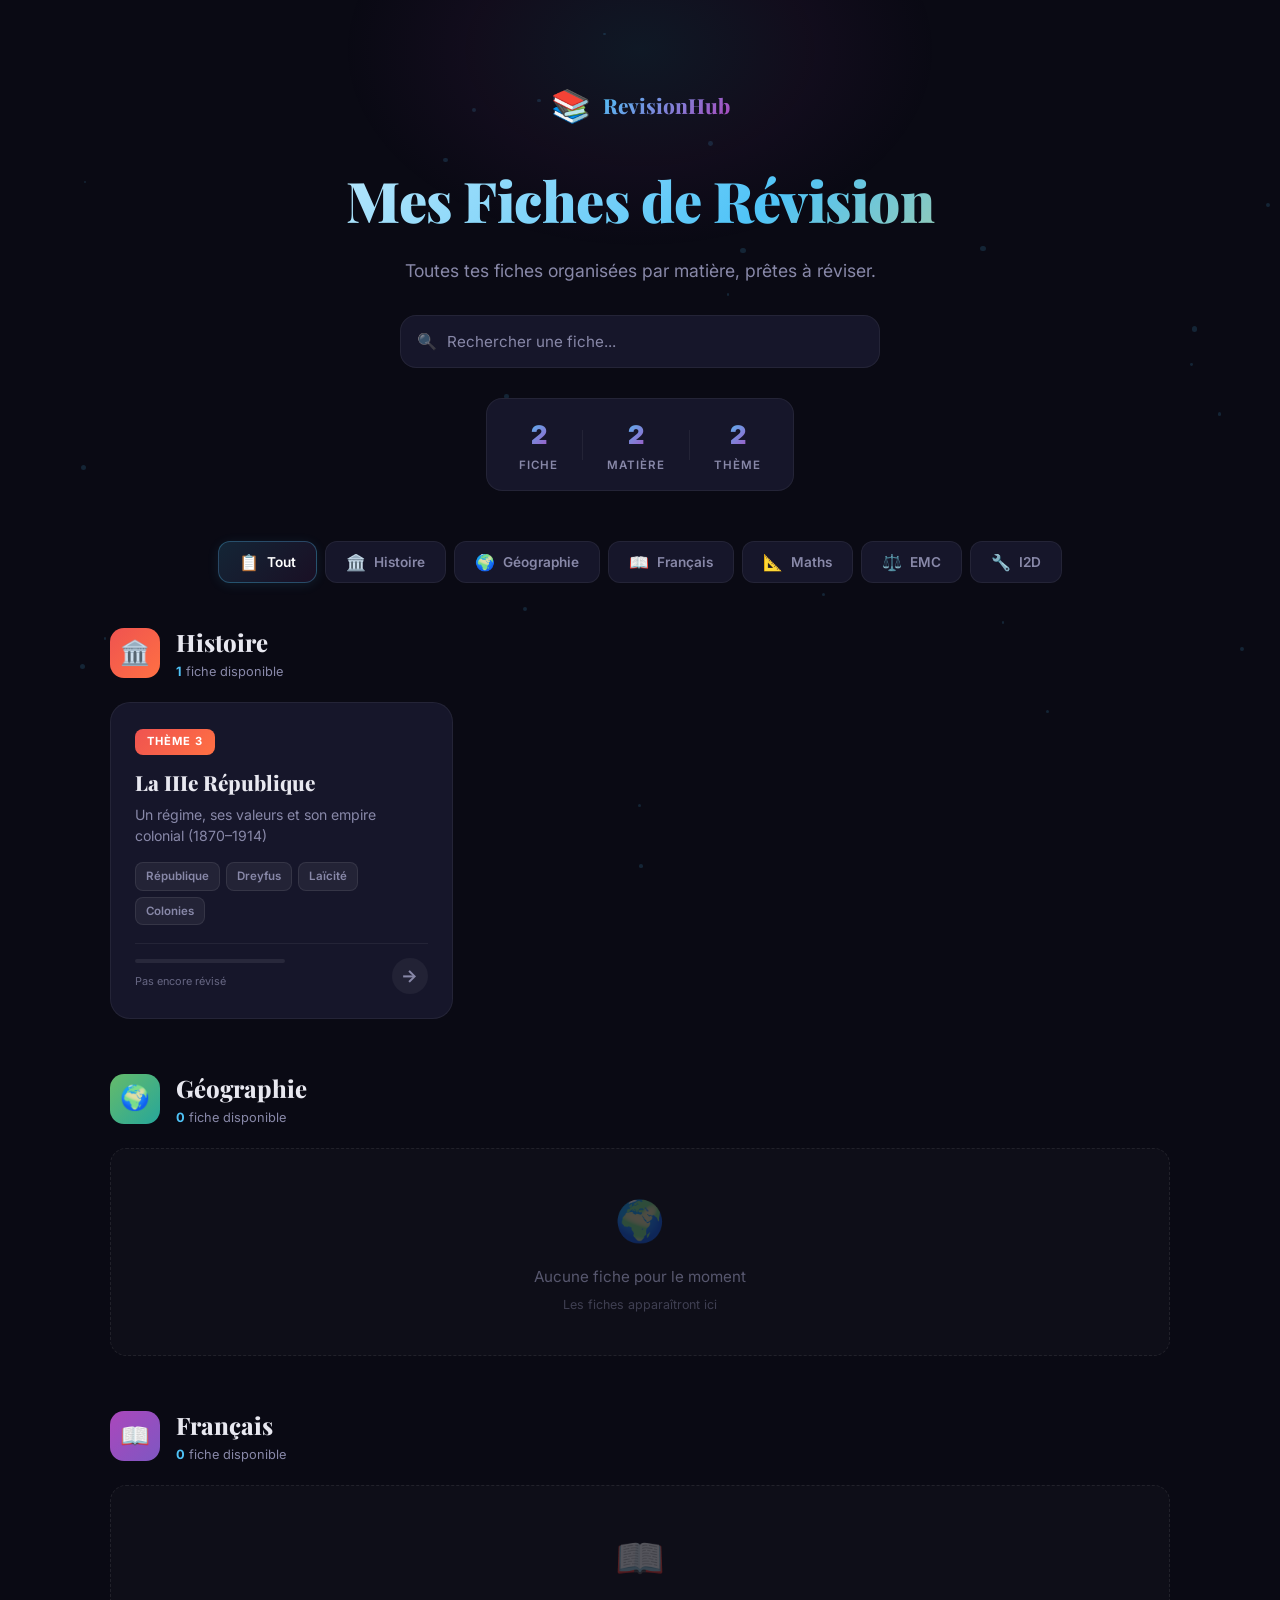
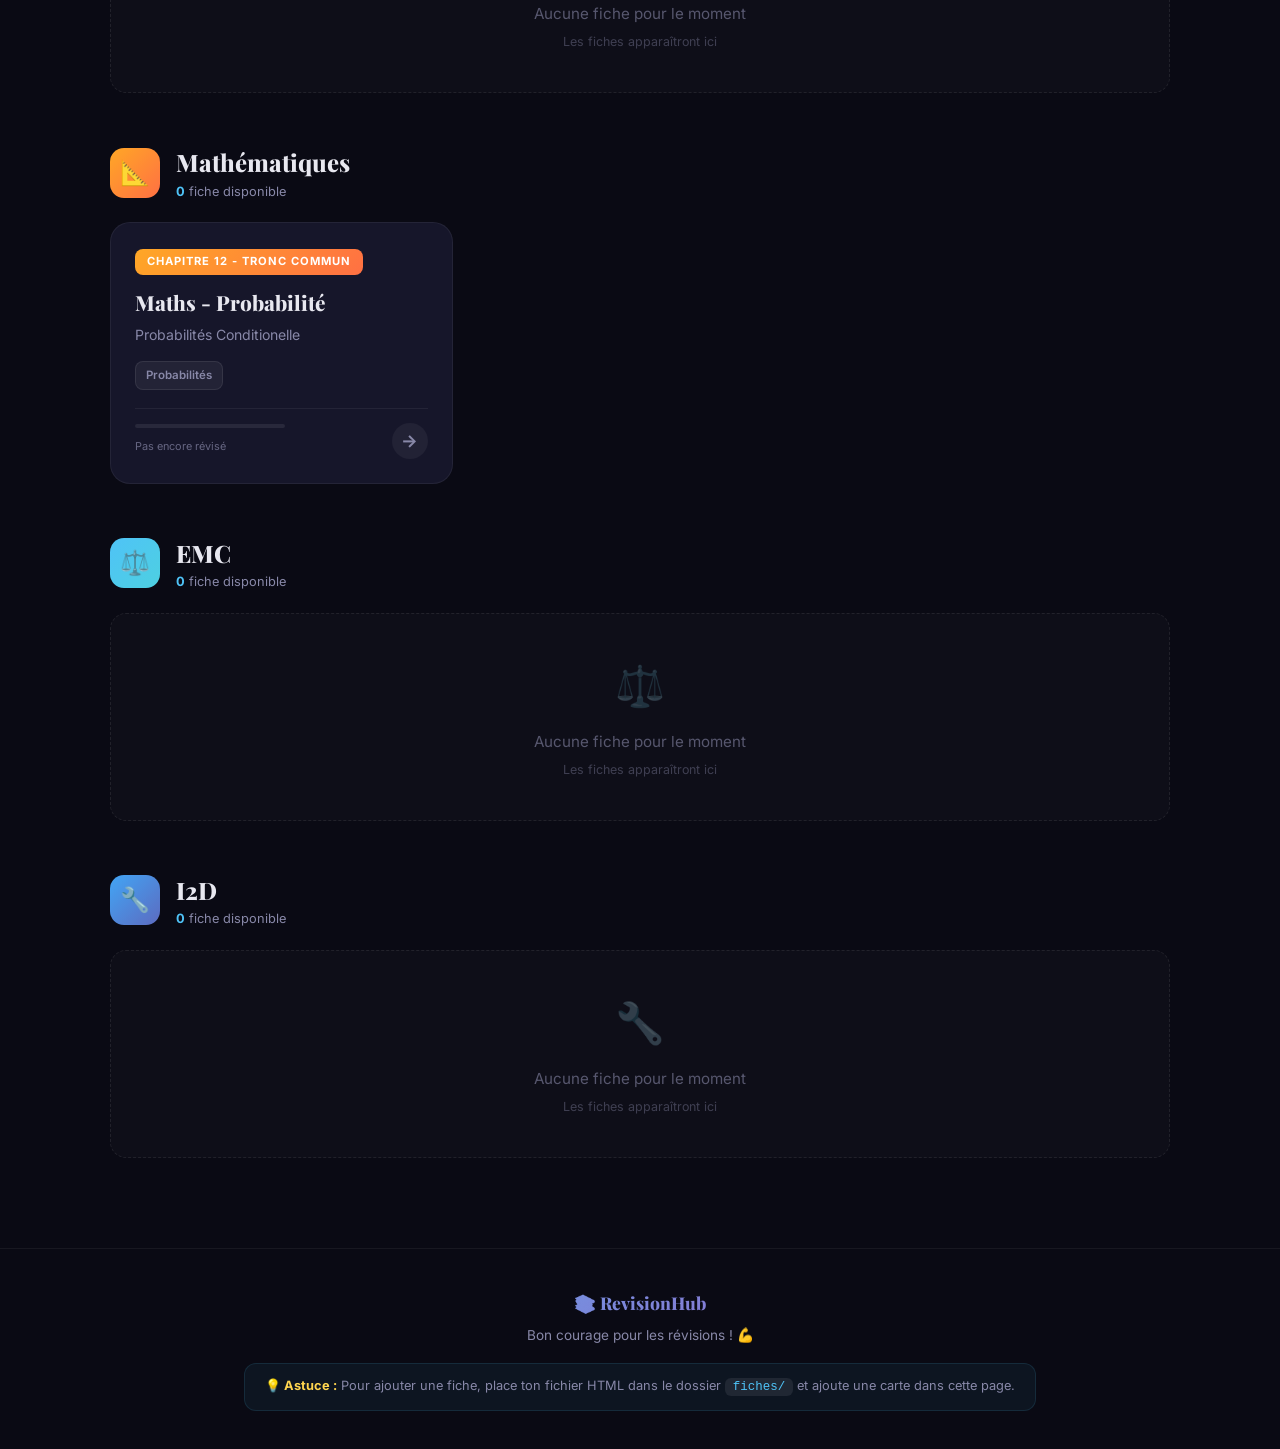
==== commit c0b26137: "Update index.html" ====
--- a/index.html
+++ b/index.html
@@ -5,6 +5,9 @@
     <meta name="viewport" content="width=device-width, initial-scale=1.0">
     <title>Mes Fiches de Révision</title>
     <link rel="stylesheet" href="accueil.css">
+    <link rel="apple-touch-icon" href="mon-icone.png">
+    <meta name="apple-mobile-web-app-capable" content="yes">
+    <meta name="apple-mobile-web-app-title" content="Mon App">
 </head>
 <body>
 
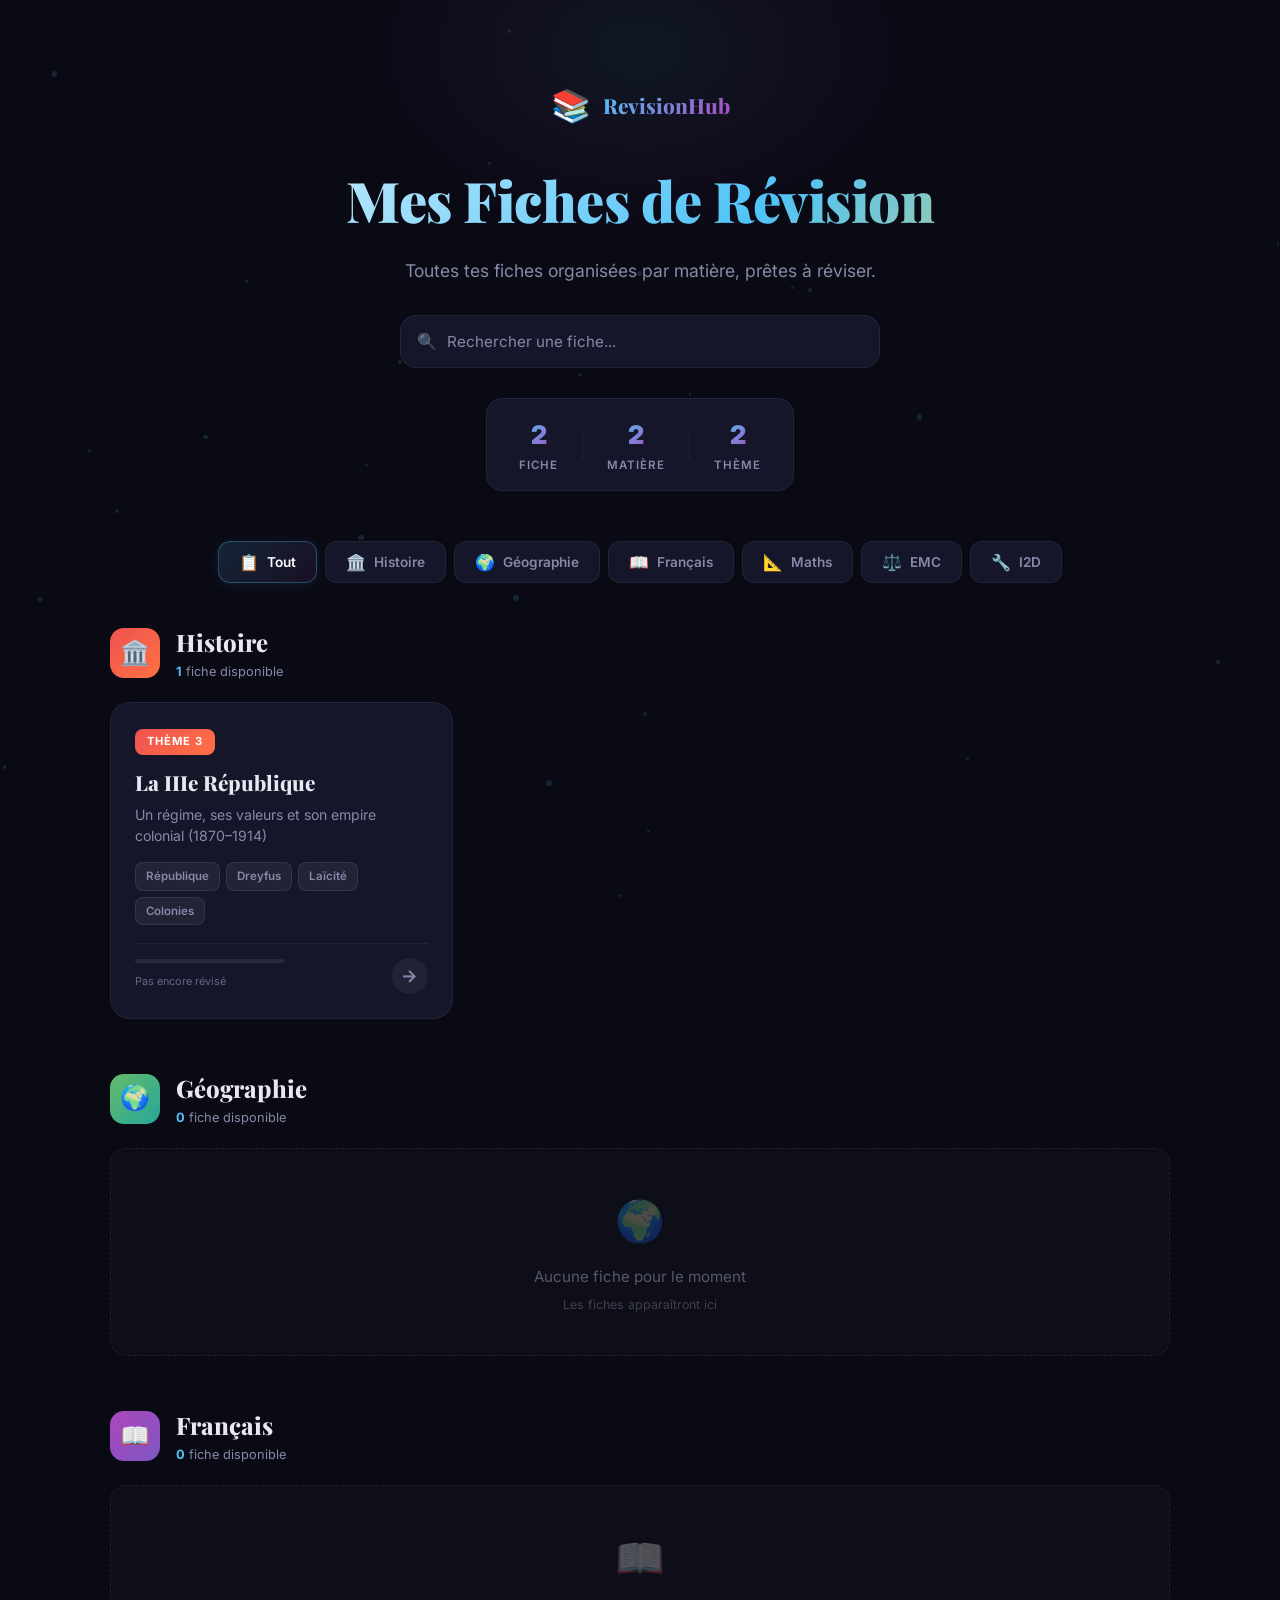
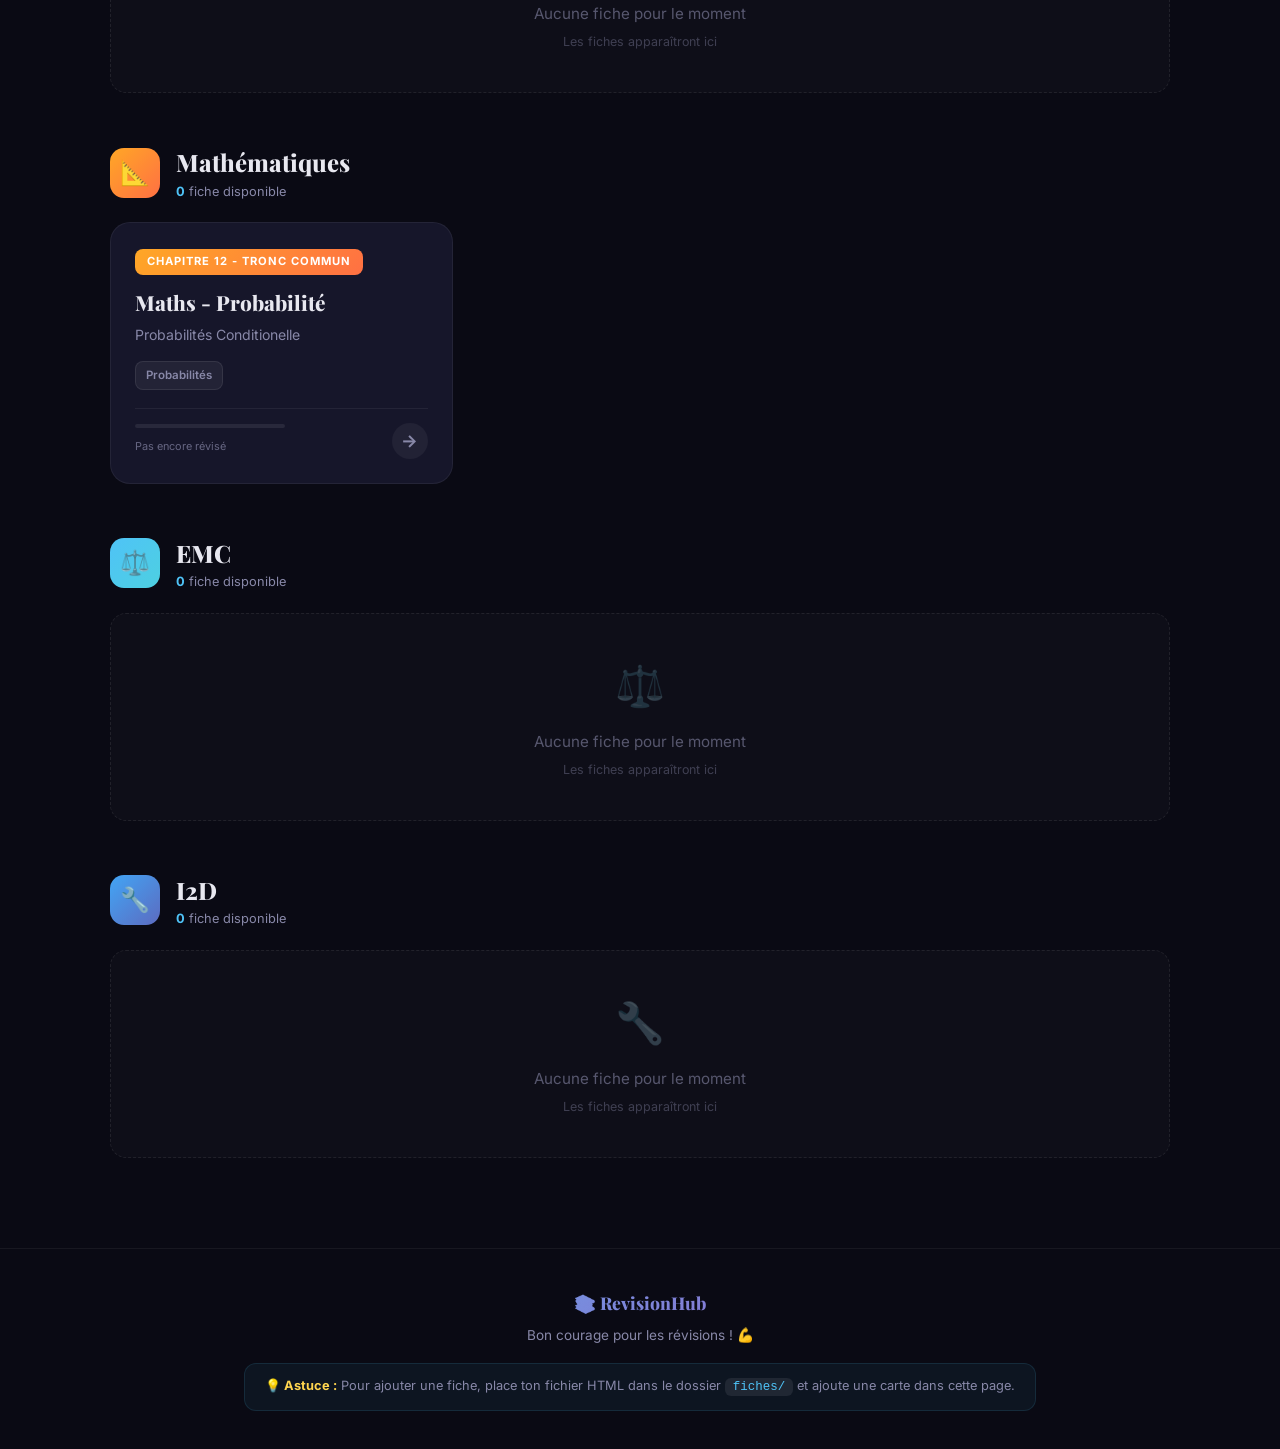
==== commit 5a65fcf3: "Update index.html" ====
--- a/index.html
+++ b/index.html
@@ -7,7 +7,7 @@
     <link rel="stylesheet" href="accueil.css">
     <link rel="apple-touch-icon" href="mon-icone.png">
     <meta name="apple-mobile-web-app-capable" content="yes">
-    <meta name="apple-mobile-web-app-title" content="Mon App">
+    <meta name="apple-mobile-web-app-title" content="1STI2D2">
 </head>
 <body>
 
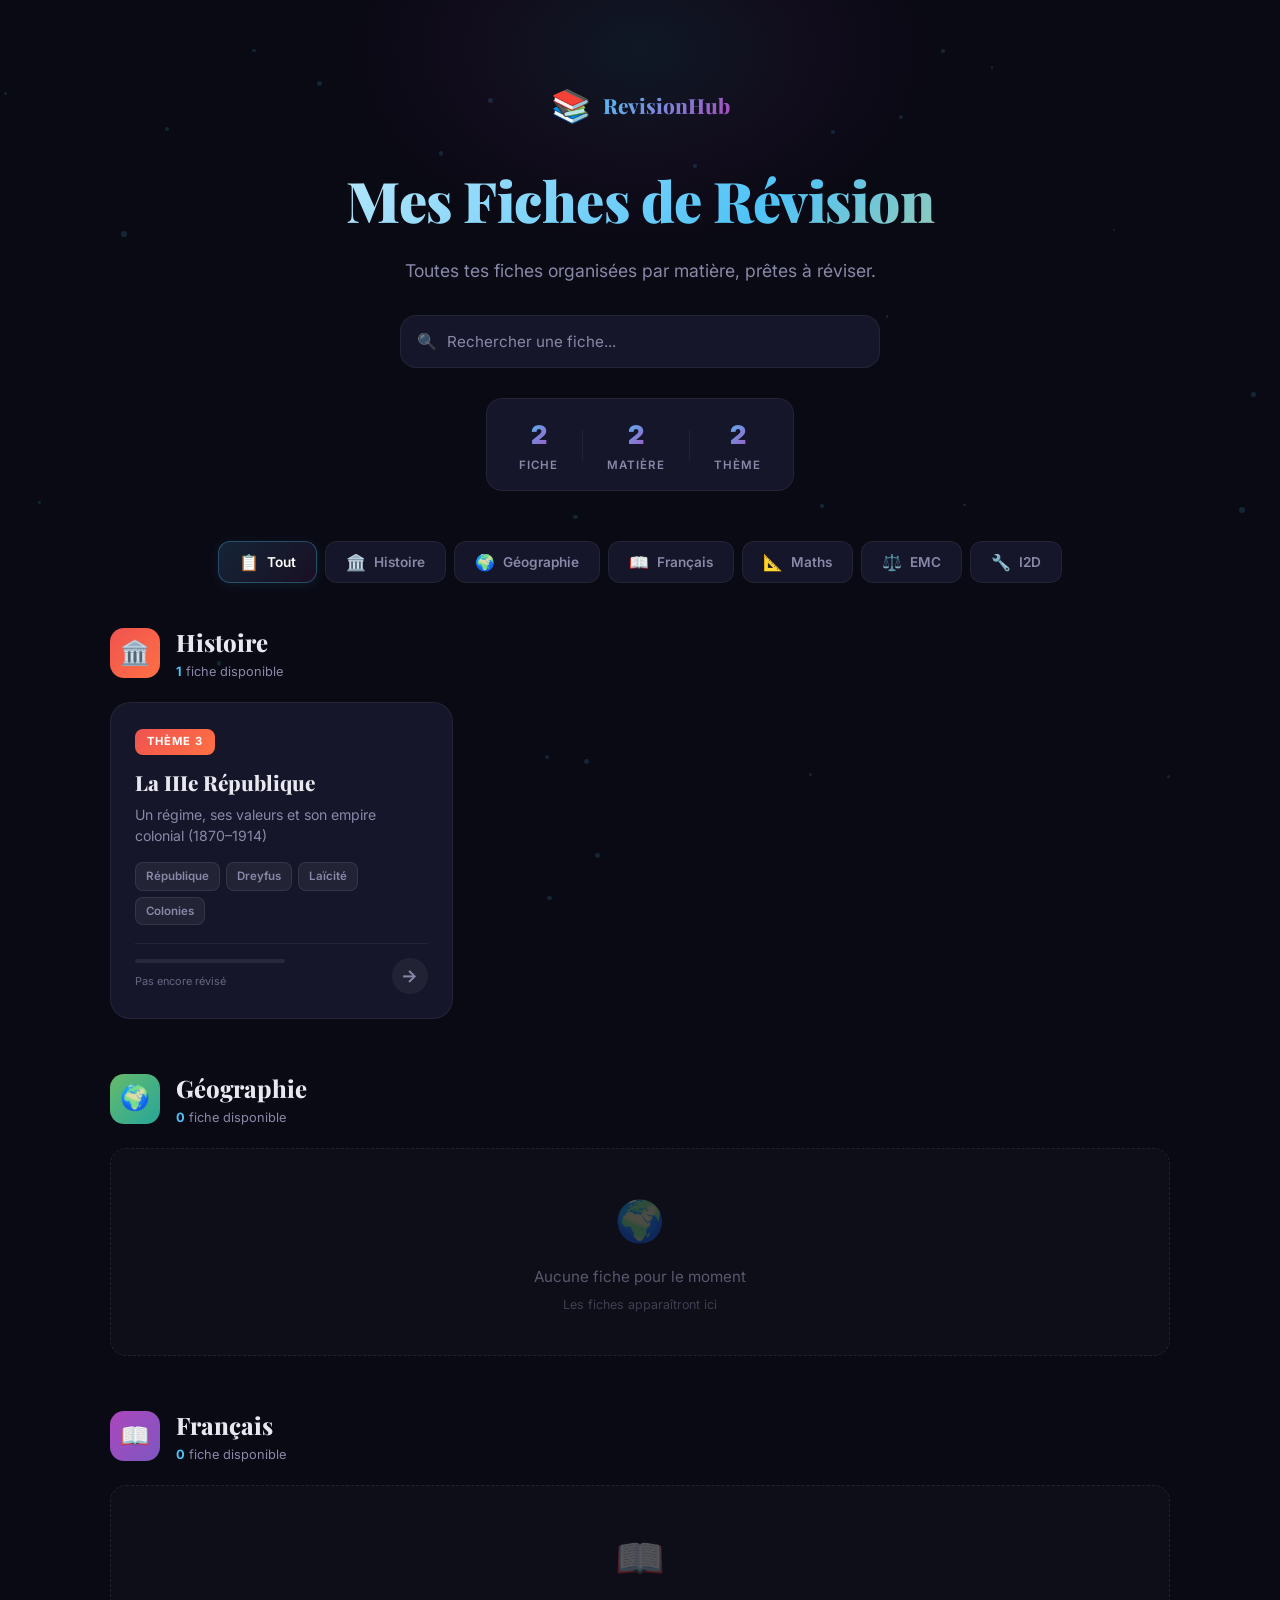
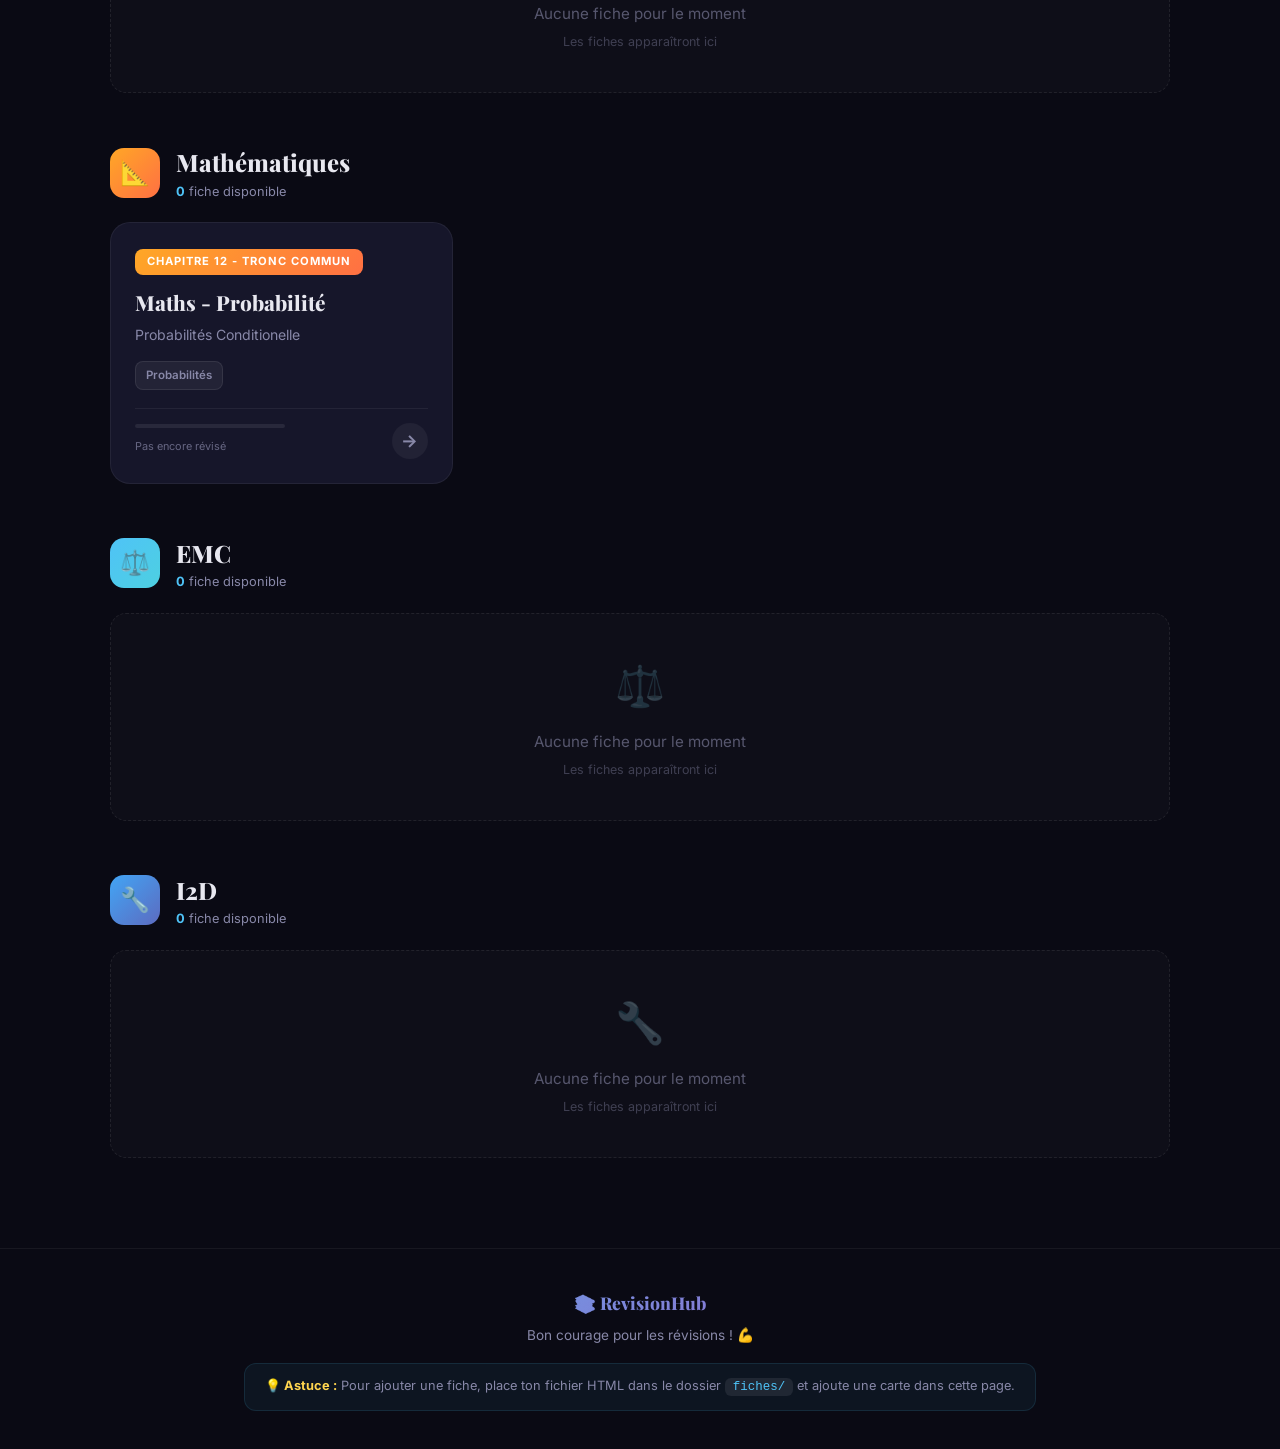
==== commit 53f0309e: "Update print statement from 'Hello' to 'Goodbye'" ====
--- a/index.html
+++ b/index.html
@@ -5,7 +5,7 @@
     <meta name="viewport" content="width=device-width, initial-scale=1.0">
     <title>Mes Fiches de Révision</title>
     <link rel="stylesheet" href="accueil.css">
-    <link rel="apple-touch-icon" href="mon-icone.png">
+    <link rel="apple-touch-icon" href="RevisionHub.png">
     <meta name="apple-mobile-web-app-capable" content="yes">
     <meta name="apple-mobile-web-app-title" content="1STI2D2">
 </head>
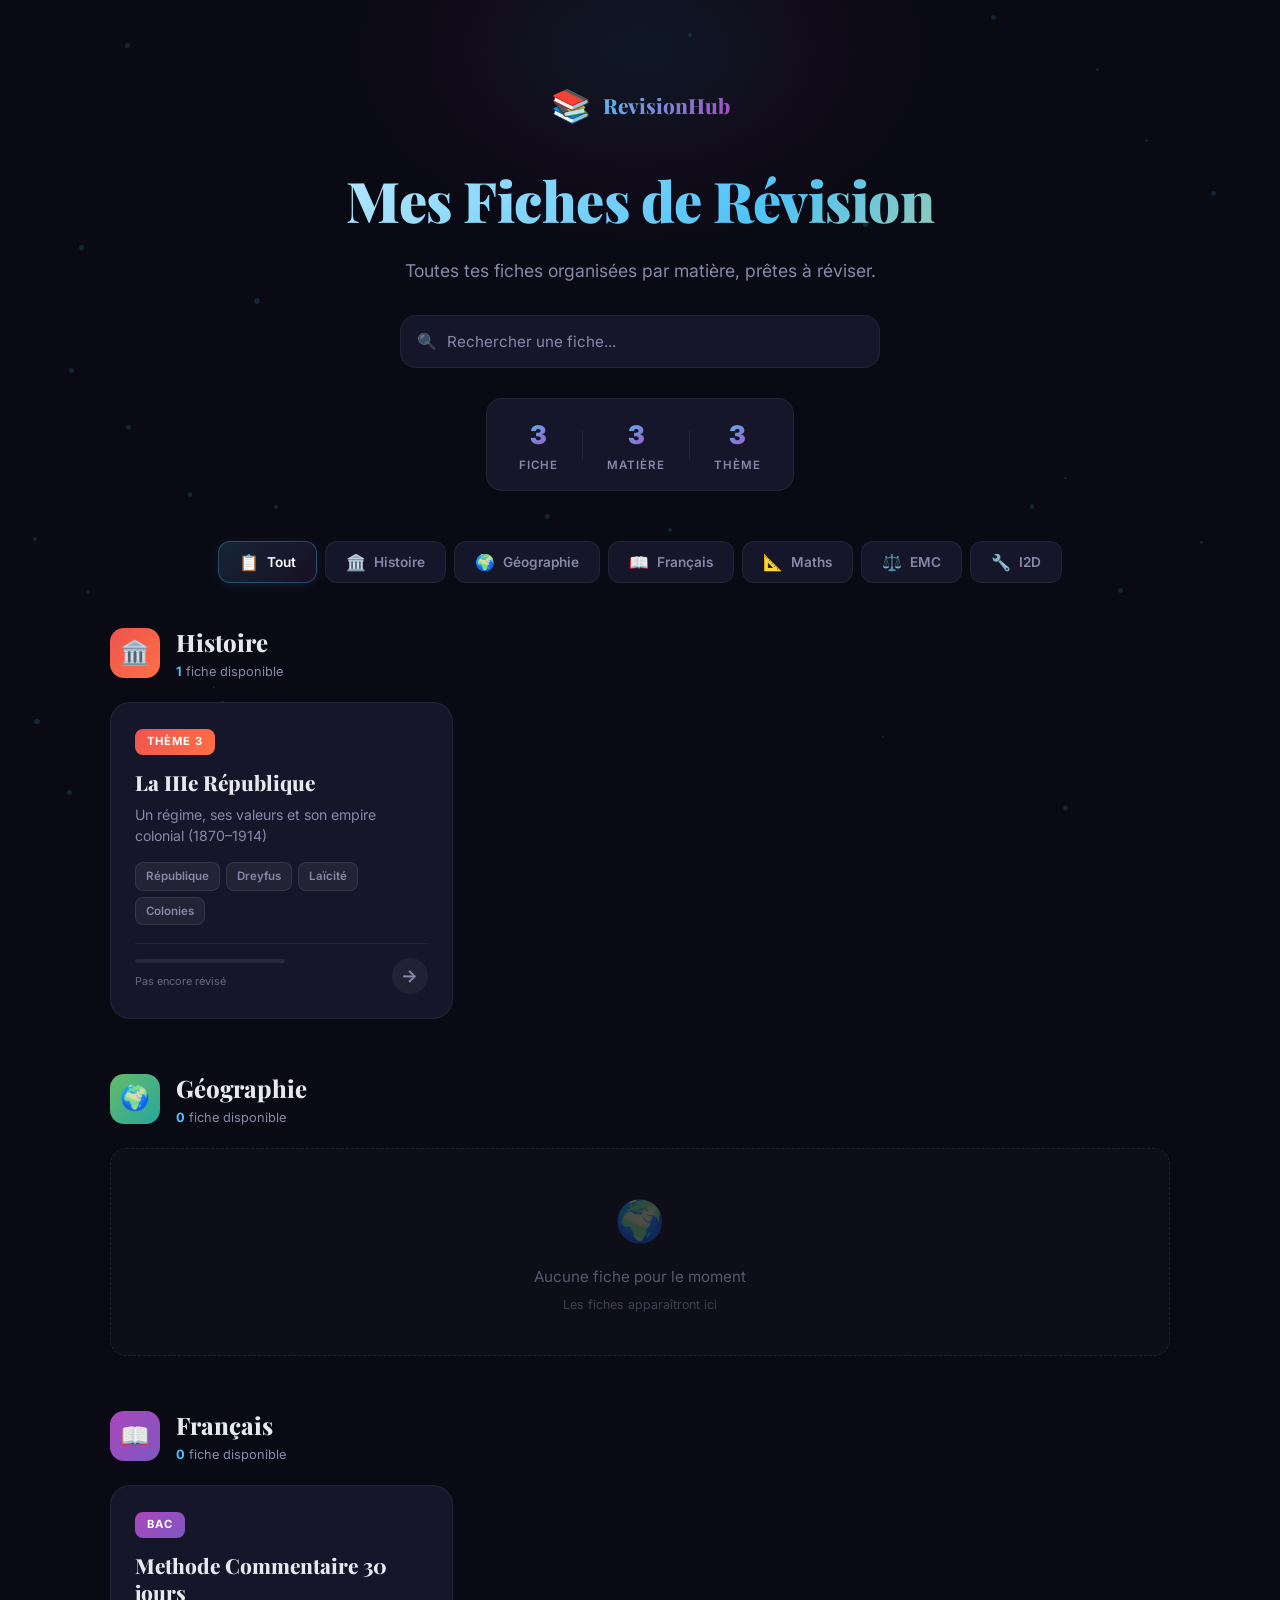
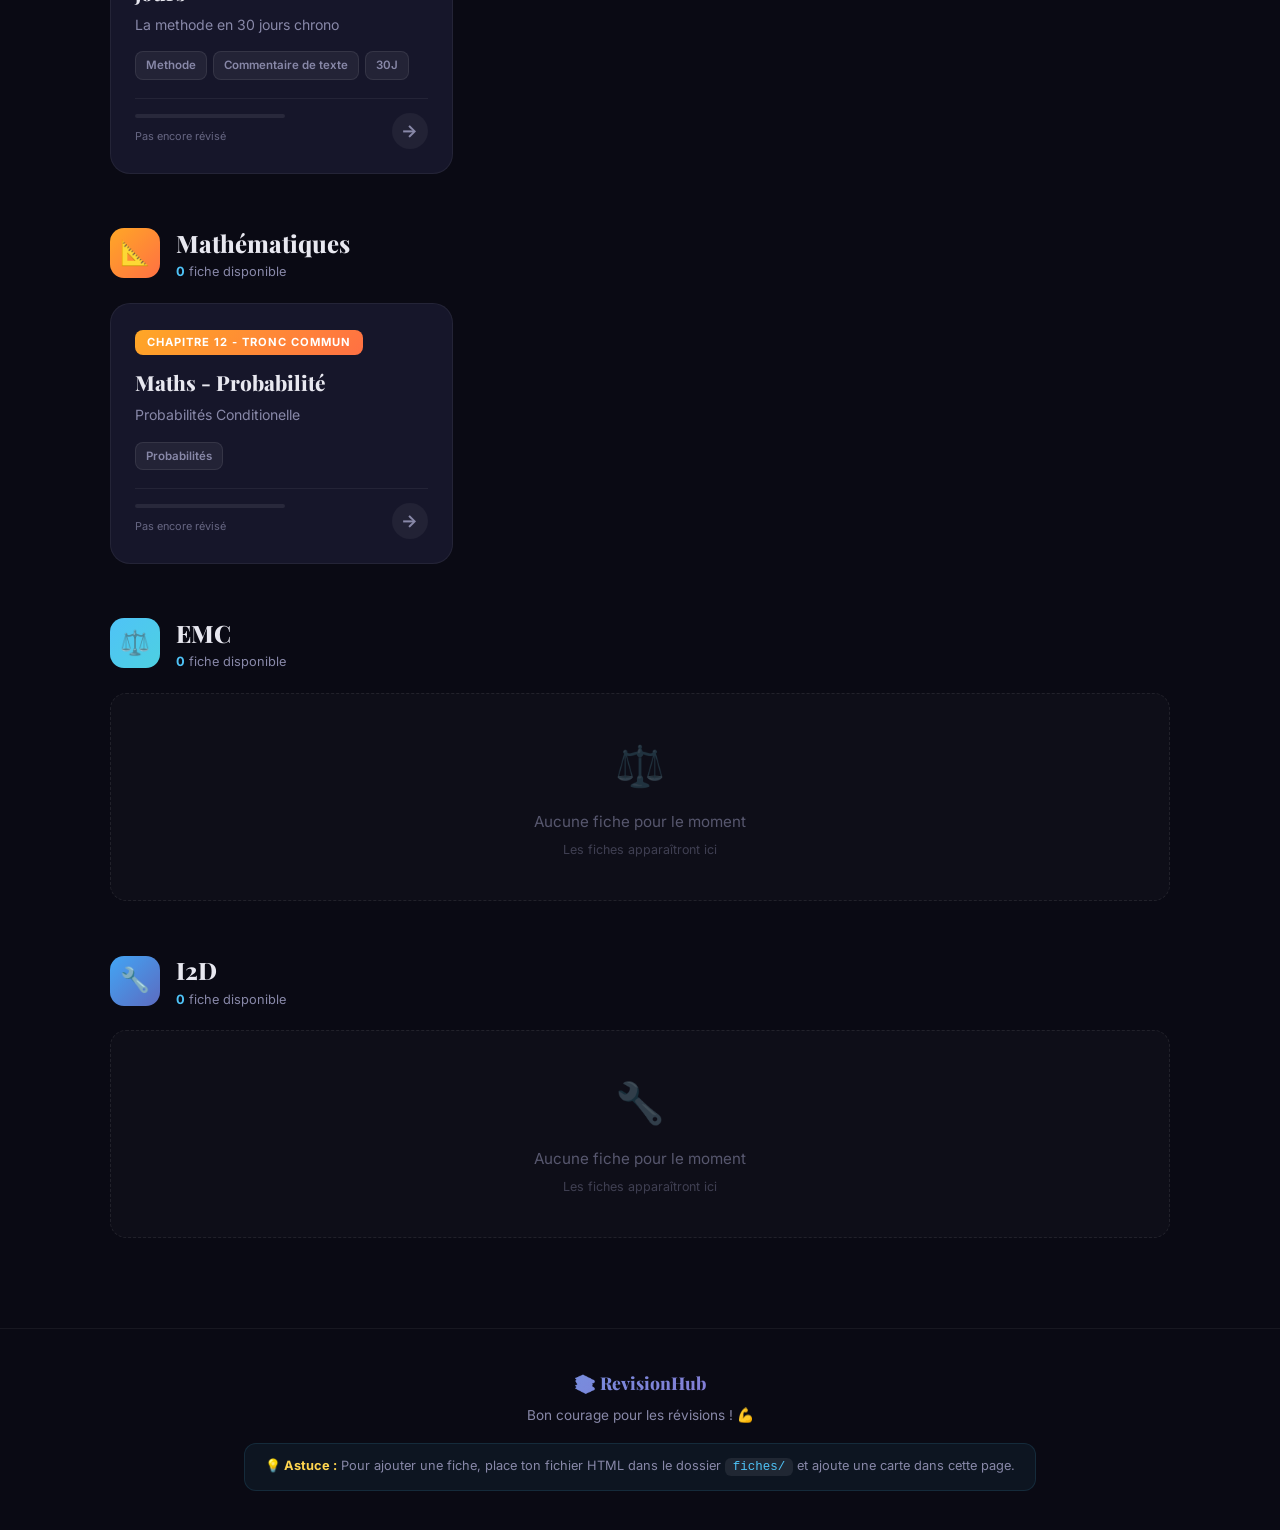
==== commit 1b128bed: "Update index.html" ====
--- a/index.html
+++ b/index.html
@@ -180,11 +180,30 @@
                 </div>
             </div>
             <div class="fiches-grid">
-                <div class="empty-state">
-                    <div class="empty-icon">📖</div>
-                    <p>Aucune fiche pour le moment</p>
-                    <span class="empty-hint">Les fiches apparaîtront ici</span>
-                </div>
+
+                <!-- Fiche 1 : Methode Commentaire 30 jours -->
+                <a href="fiches/methode_bac_francais/index.html" class="fiche-card" data-subject="francais" data-tags="mots clés ici">
+    <div class="fiche-card-glow" style="background: radial-gradient(ellipse at top left, rgba(171,71,188,0.08), transparent 70%);"></div>
+    <div class="fiche-card-content">
+        <div class="fiche-badge" style="background: linear-gradient(135deg, #ab47bc, #7e57c2);">BAC</div>
+        <h3 class="fiche-title">Methode Commentaire 30 jours</h3>
+        <p class="fiche-desc">La methode en 30 jours chrono</p>
+        <div class="fiche-tags">
+            <span class="tag">Methode </span>
+            <span class="tag">Commentaire de texte</span>
+            <span class="tag">30J</span>
+        </div>
+        <div class="fiche-footer">
+            <div class="fiche-progress">
+                <div class="progress-track">
+                    <div class="progress-fill" style="width: 0%;"></div>
+                </div>
+                <span class="progress-label">Pas encore révisé</span>
+            </div>
+            <div class="fiche-arrow">→</div>
+        </div>
+    </div>
+</a>
             </div>
         </section>
 
@@ -198,6 +217,8 @@
                 </div>
             </div>
             <div class="fiches-grid">
+
+                <!-- Fiche 1 : Maths - Probabilité -->
                 <a href="fiches/Math_proba.html" class="fiche-card" data-subject="maths" data-tags="Tronc commun">
                     <div class="fiche-card-glow" style="background: radial-gradient(ellipse at top left, rgba(255,167,38,0.08), transparent 70%);"></div>
                     <div class="fiche-card-content">
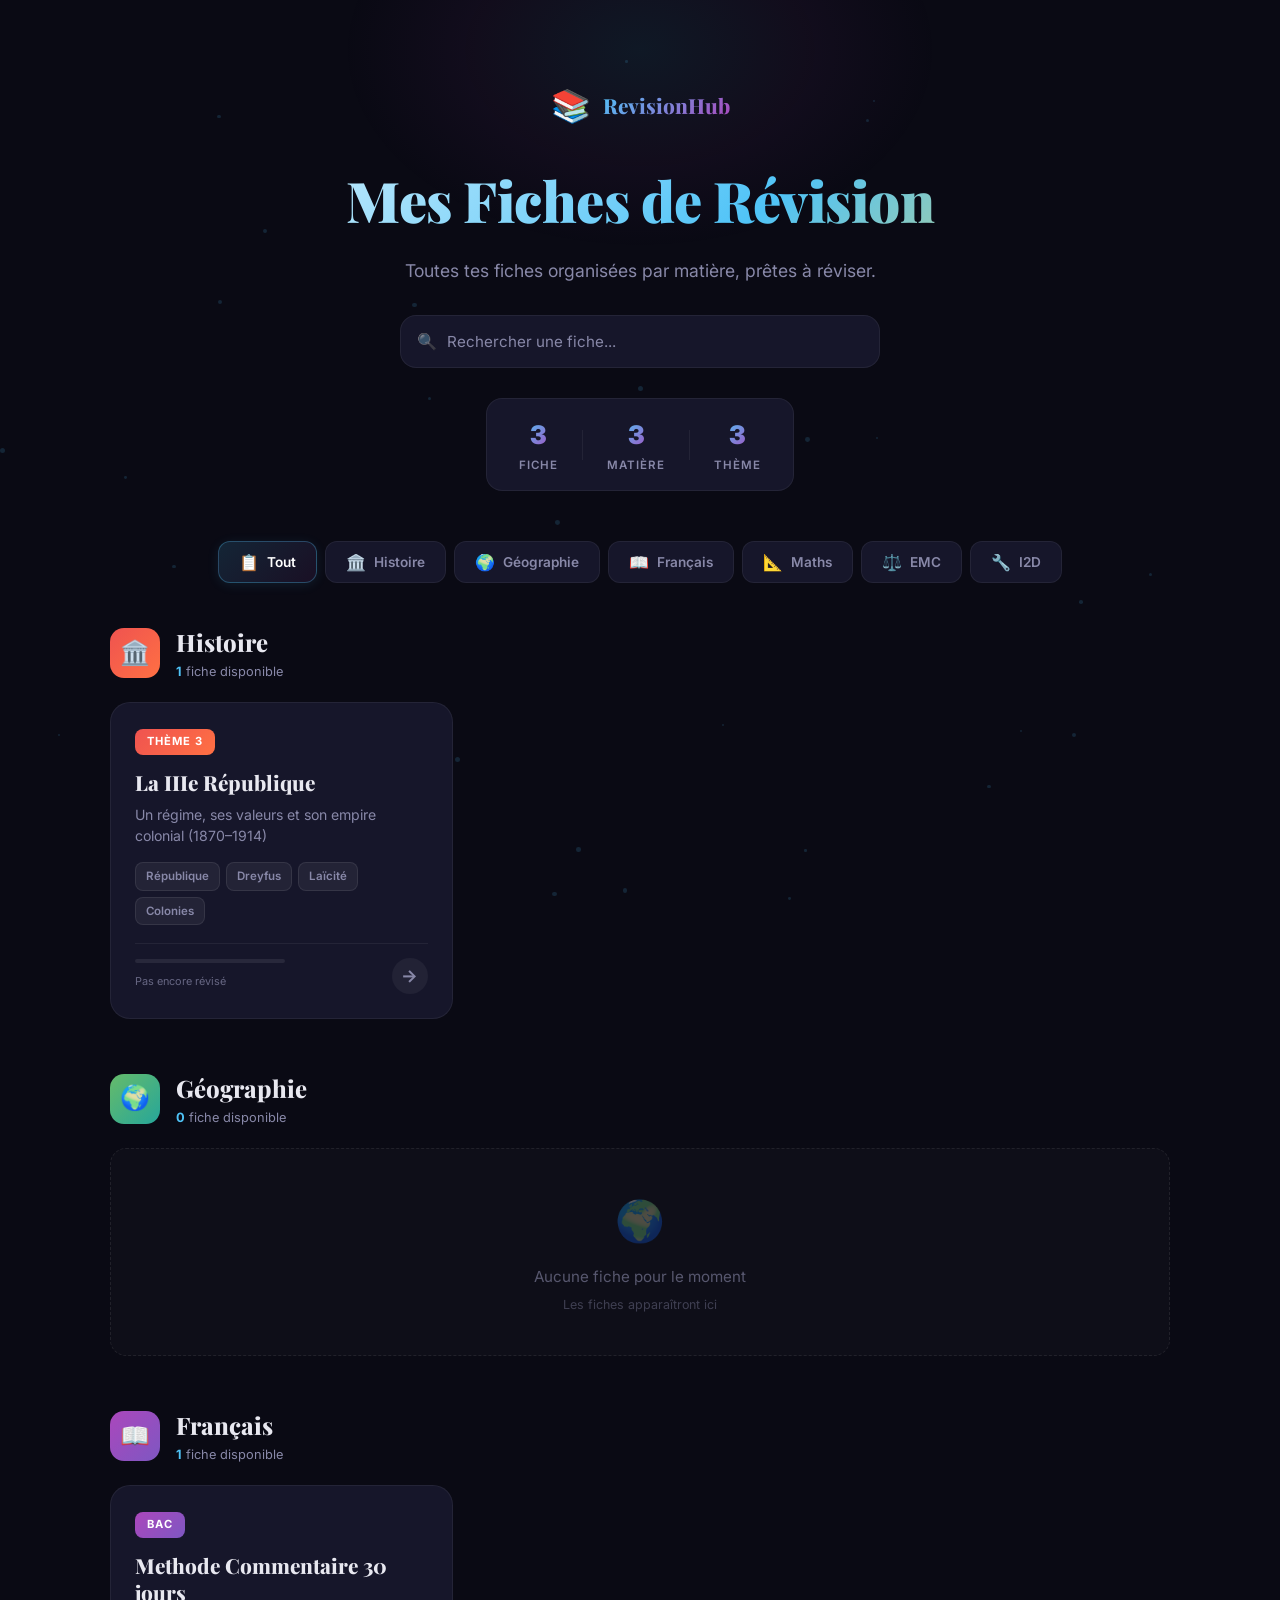
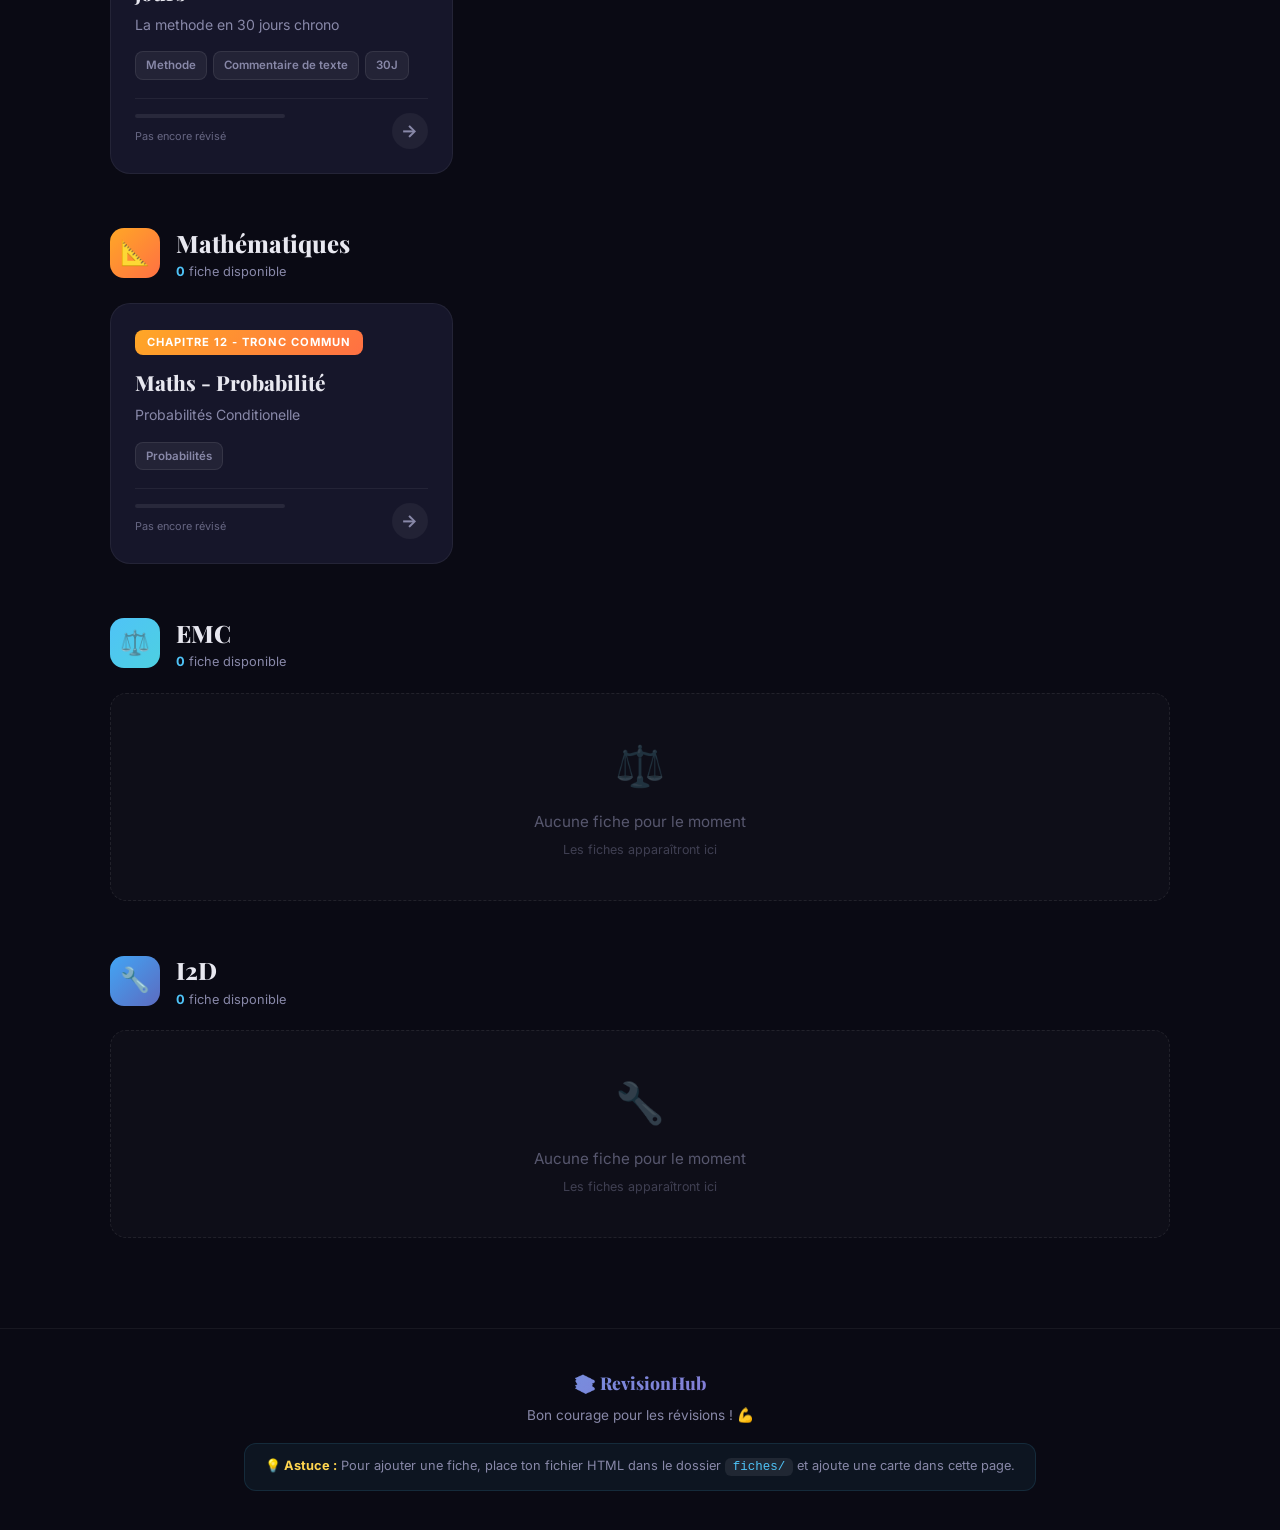
==== commit 9e6a2dc6: "Update index.html" ====
--- a/index.html
+++ b/index.html
@@ -176,7 +176,7 @@
                 <div class="matiere-icon" style="background: linear-gradient(135deg, #ab47bc, #7e57c2);">📖</div>
                 <div>
                     <h2>Français</h2>
-                    <p class="matiere-count"><span class="count-number">0</span> fiche disponible</p>
+                    <p class="matiere-count"><span class="count-number">1</span> fiche disponible</p>
                 </div>
             </div>
             <div class="fiches-grid">
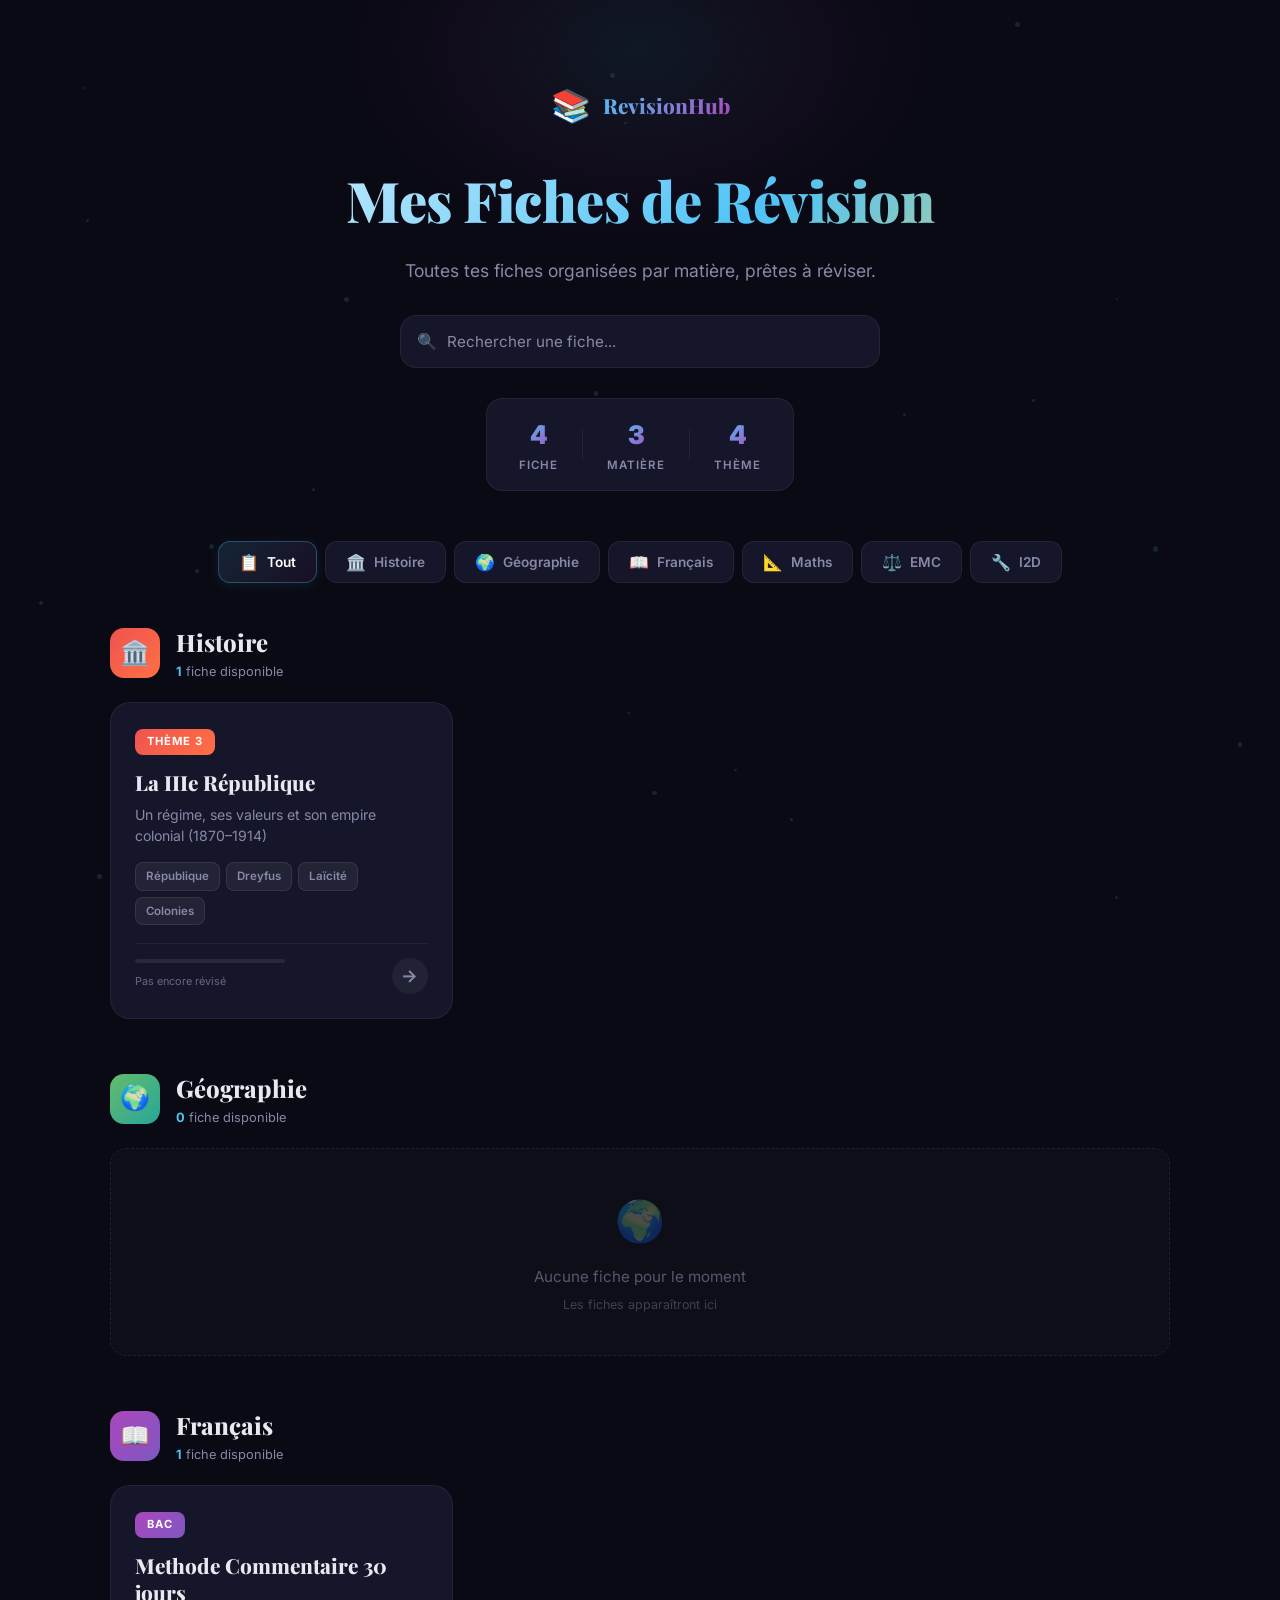
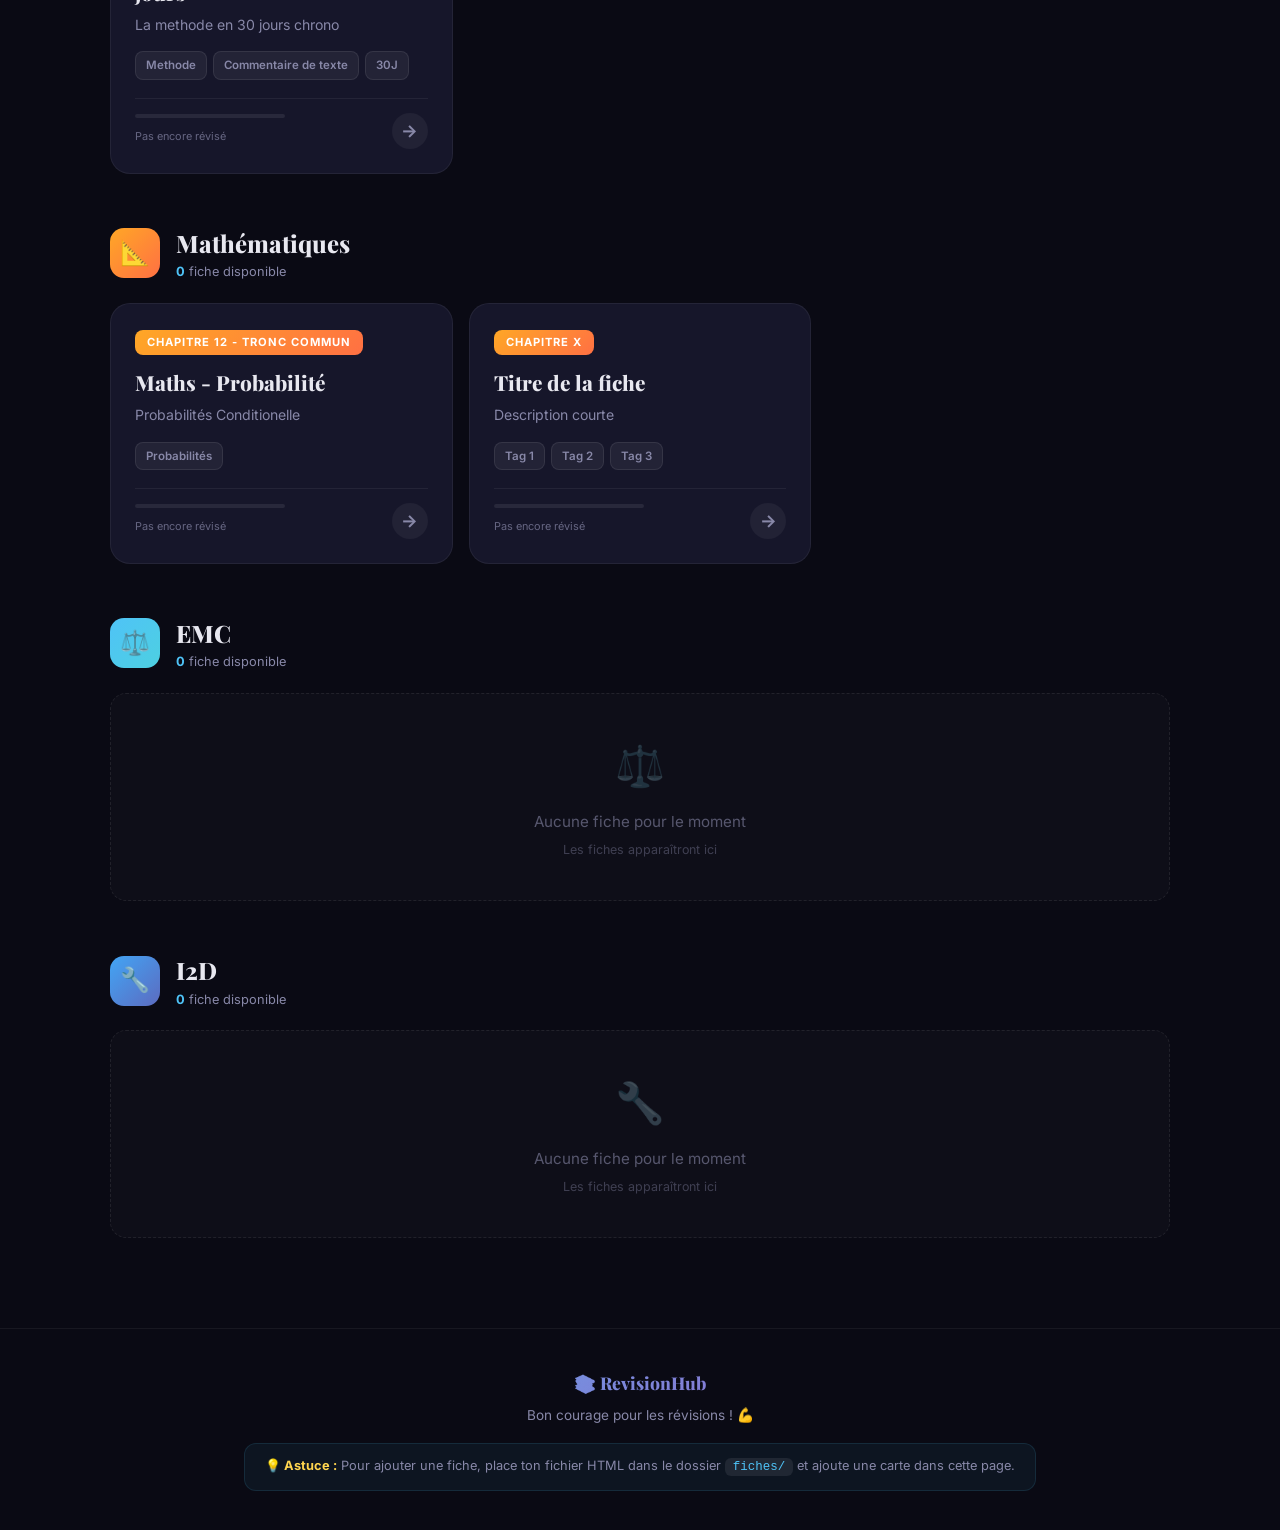
==== commit 3fe6e7f5: "Update index.html" ====
--- a/index.html
+++ b/index.html
@@ -238,7 +238,30 @@
                             <div class="fiche-arrow">→</div>
                         </div>
                     </div>
-                </a>
+                </a>
+                
+<a href="fiches/integration.html" class="fiche-card" data-subject="maths" data-tags="mots clés ici">
+    <div class="fiche-card-glow" style="background: radial-gradient(ellipse at top left, rgba(255,167,38,0.08), transparent 70%);"></div>
+    <div class="fiche-card-content">
+        <div class="fiche-badge" style="background: linear-gradient(135deg, #ffa726, #ff7043);">Chapitre X</div>
+        <h3 class="fiche-title">Titre de la fiche</h3>
+        <p class="fiche-desc">Description courte</p>
+        <div class="fiche-tags">
+            <span class="tag">Tag 1</span>
+            <span class="tag">Tag 2</span>
+            <span class="tag">Tag 3</span>
+        </div>
+        <div class="fiche-footer">
+            <div class="fiche-progress">
+                <div class="progress-track">
+                    <div class="progress-fill" style="width: 0%;"></div>
+                </div>
+                <span class="progress-label">Pas encore révisé</span>
+            </div>
+            <div class="fiche-arrow">→</div>
+        </div>
+    </div>
+</a>
             </div>
         </section>
 
